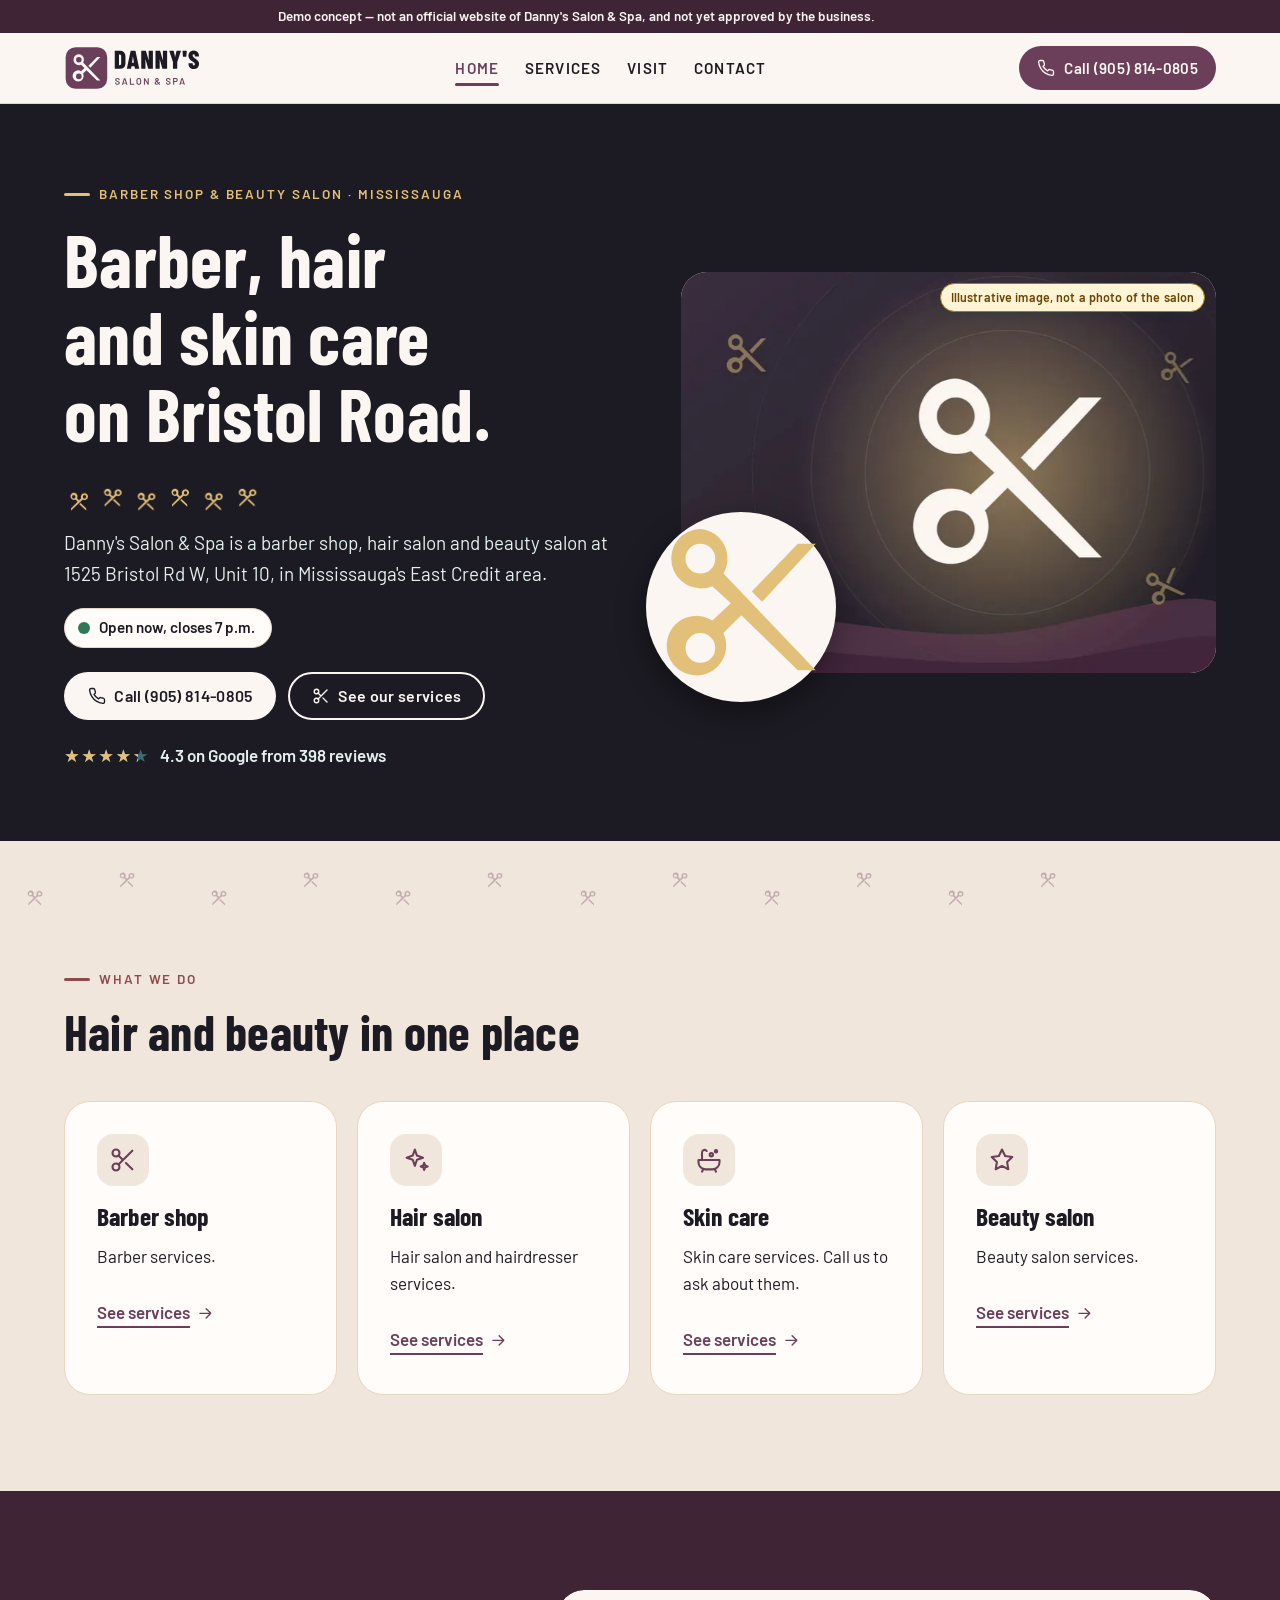
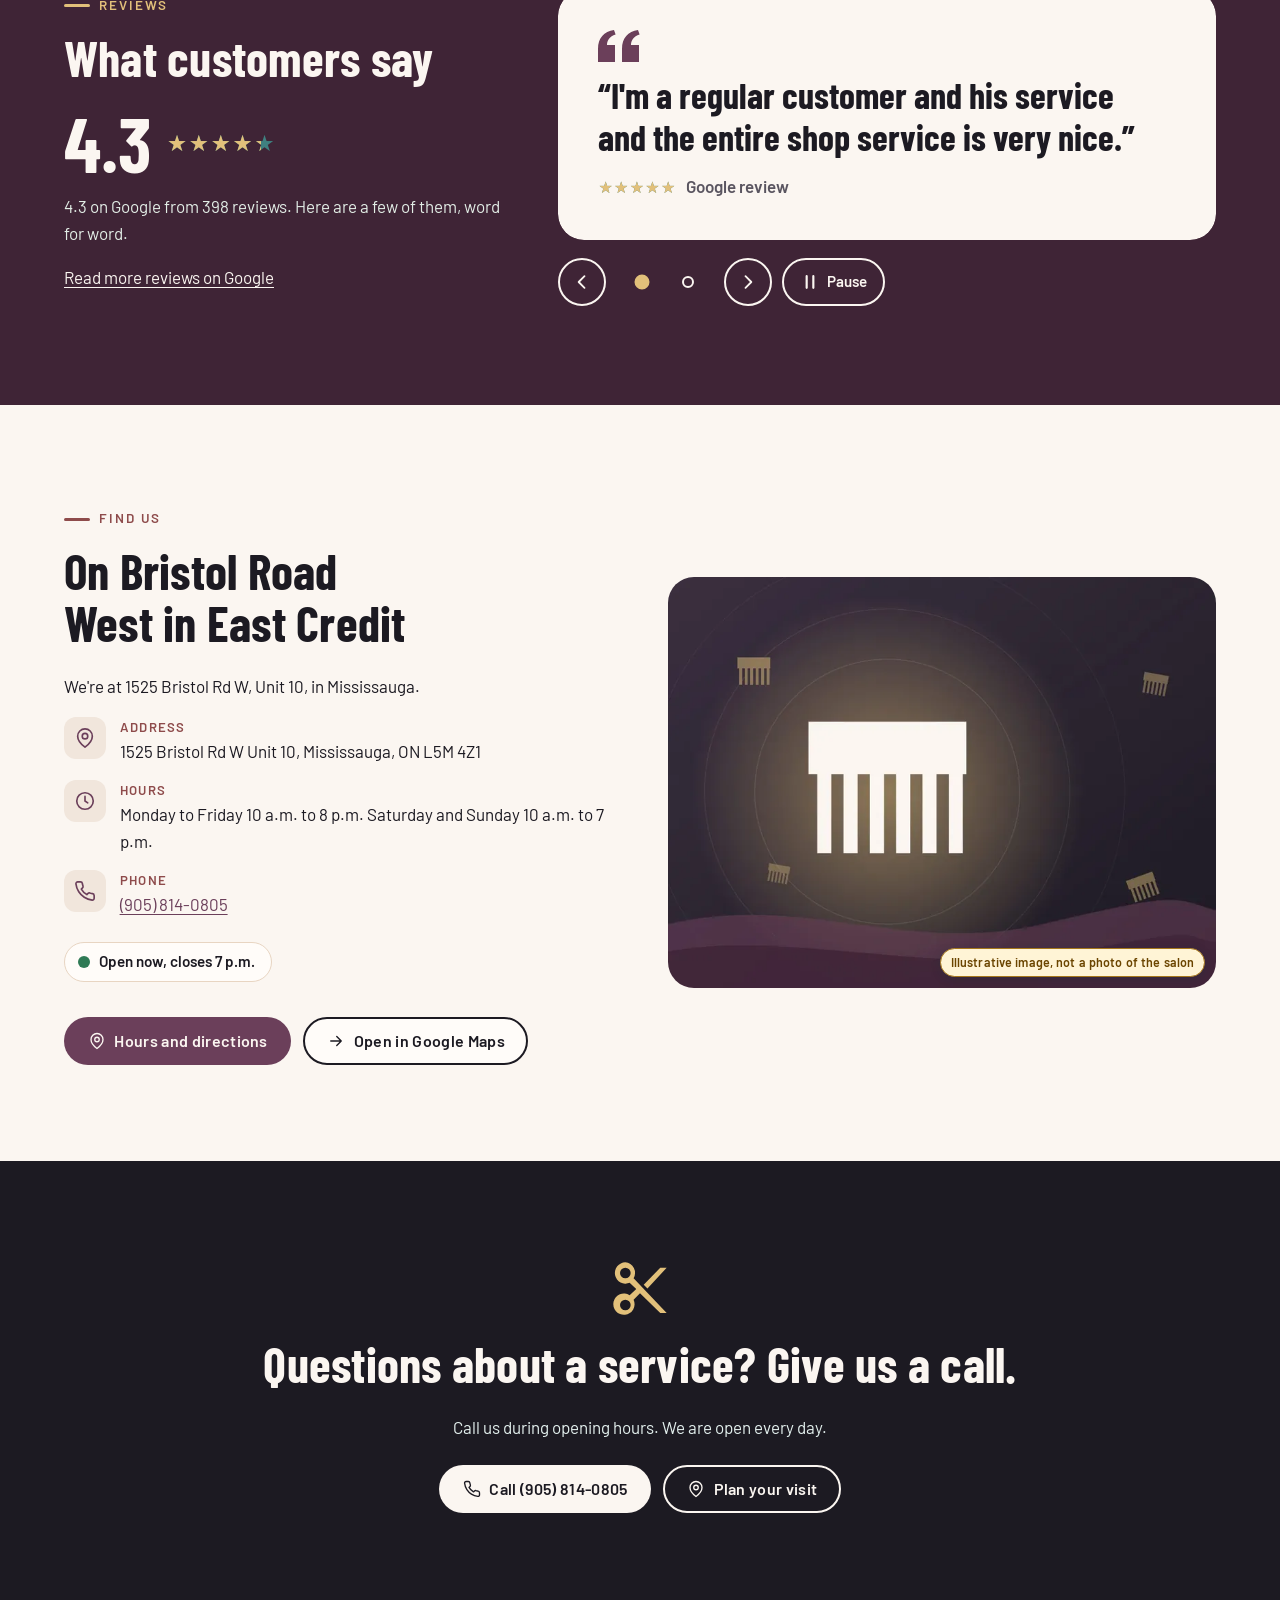
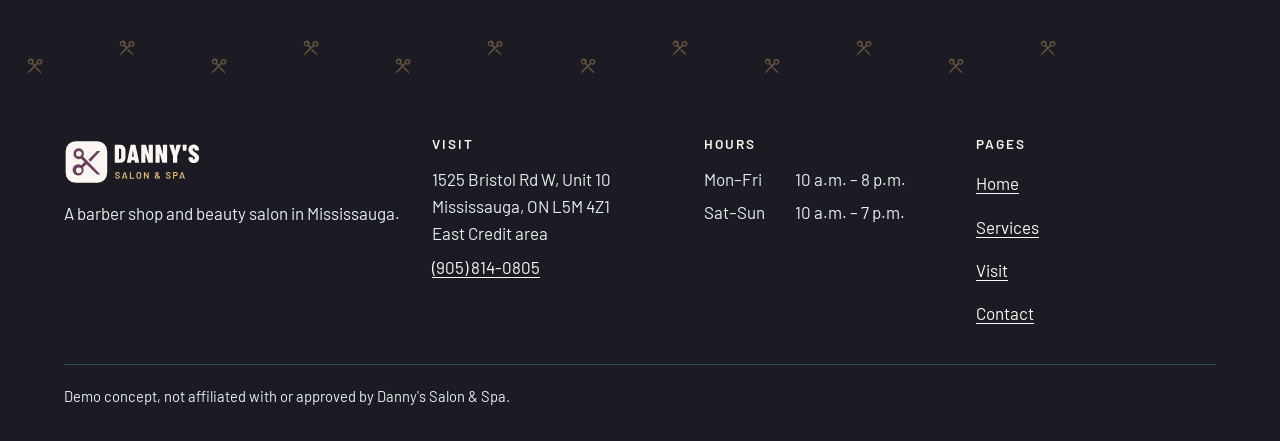
==== index.html @ 70dfb12c "Publish the salon site and GitHub Pages workflow. Place the static dist at the repository root, incl" ====
<!DOCTYPE html>
<html lang="en-CA">
<head>
  <meta charset="utf-8">
  <meta name="viewport" content="width=device-width, initial-scale=1, viewport-fit=cover">
  <script>document.documentElement.classList.add("js")</script>
  <title>Danny&#39;s Salon &amp; Spa | Barber &amp; Beauty Salon in Mississauga (demo concept)</title>
  <meta name="description" content="Demo concept website for Danny&#39;s Salon &amp; Spa, a barber shop and beauty salon in Mississauga — not the official site. Barber, hair, beauty and skin care.">
  <meta property="og:type" content="website">
  <meta property="og:site_name" content="Danny&#39;s Salon &amp; Spa (demo concept)">
  <meta property="og:locale" content="en_CA">
  <meta property="og:title" content="Danny&#39;s Salon &amp; Spa | Barber &amp; Beauty Salon in Mississauga (demo concept)">
  <meta property="og:description" content="Demo concept website for Danny&#39;s Salon &amp; Spa, a barber shop and beauty salon in Mississauga — not the official site. Barber, hair, beauty and skin care.">
  <meta property="og:url" content="https://mikelagumbay22.github.io/dannys-salon-spa-demo/">
  <meta property="og:image" content="https://mikelagumbay22.github.io/dannys-salon-spa-demo/img/og-image.jpg">
  <meta property="og:image:type" content="image/jpeg">
  <meta property="og:image:width" content="1200">
  <meta property="og:image:height" content="630">
  <meta property="og:image:alt" content="Demo concept, not the official site. Illustration of a pair of barber scissors on a plum background (illustrative image, not a photo of the salon)">
  <meta name="twitter:card" content="summary_large_image">
  <meta name="twitter:title" content="Danny&#39;s Salon &amp; Spa | Barber &amp; Beauty Salon in Mississauga (demo concept)">
  <meta name="twitter:description" content="Demo concept website for Danny&#39;s Salon &amp; Spa, a barber shop and beauty salon in Mississauga — not the official site. Barber, hair, beauty and skin care.">
  <meta name="twitter:image" content="https://mikelagumbay22.github.io/dannys-salon-spa-demo/img/og-image.jpg">
  <meta name="twitter:image:alt" content="Demo concept, not the official site. Illustration of a pair of barber scissors on a plum background (illustrative image, not a photo of the salon)">
  <meta name="robots" content="noindex, nofollow">
  <meta name="theme-color" content="#1C1A22">
  <link rel="preload" href="fonts/barlowcondensed-700-latin.woff2" as="font" type="font/woff2" crossorigin>
  <link rel="preload" href="fonts/barlow-400-latin.woff2" as="font" type="font/woff2" crossorigin>
  <link rel="preload" href="fonts/barlow-600-latin.woff2" as="font" type="font/woff2" crossorigin>
  <link rel="stylesheet" href="css/site.css?v=5b94bb76">
  <link rel="icon" href="img/favicon.ico" sizes="any">
  <link rel="icon" type="image/png" sizes="512x512" href="img/favicon-512.png">
  <link rel="apple-touch-icon" href="img/apple-touch-icon.png">
  <script type="application/ld+json">{"@context": "https://schema.org", "@type": "HairSalon", "name": "Danny's Salon & Spa", "telephone": "+1-905-814-0805", "address": {"@type": "PostalAddress", "streetAddress": "1525 Bristol Rd W, Unit 10", "addressLocality": "Mississauga", "addressRegion": "ON", "postalCode": "L5M 4Z1", "addressCountry": "CA"}, "openingHoursSpecification": [{"@type": "OpeningHoursSpecification", "dayOfWeek": ["Monday", "Tuesday", "Wednesday", "Thursday", "Friday"], "opens": "10:00", "closes": "20:00"}, {"@type": "OpeningHoursSpecification", "dayOfWeek": ["Saturday", "Sunday"], "opens": "10:00", "closes": "19:00"}], "image": "https://mikelagumbay22.github.io/dannys-salon-spa-demo/img/logo.png"}</script>
</head>
<body class="page-home" data-hours='[{"day": "Monday", "display": "10 a.m. – 8 p.m.", "closed": false, "opens": "10:00", "closes": "20:00"}, {"day": "Tuesday", "display": "10 a.m. – 8 p.m.", "closed": false, "opens": "10:00", "closes": "20:00"}, {"day": "Wednesday", "display": "10 a.m. – 8 p.m.", "closed": false, "opens": "10:00", "closes": "20:00"}, {"day": "Thursday", "display": "10 a.m. – 8 p.m.", "closed": false, "opens": "10:00", "closes": "20:00"}, {"day": "Friday", "display": "10 a.m. – 8 p.m.", "closed": false, "opens": "10:00", "closes": "20:00"}, {"day": "Saturday", "display": "10 a.m. – 7 p.m.", "closed": false, "opens": "10:00", "closes": "19:00"}, {"day": "Sunday", "display": "10 a.m. – 7 p.m.", "closed": false, "opens": "10:00", "closes": "19:00"}]'>
<aside class="demo-banner" aria-label="Demo notice">
  <p class="container">Demo concept — not an official website of Danny&#39;s Salon &amp; Spa, and not yet approved by the business.</p>
</aside>
<a class="skip-link" href="#main">Skip to content</a>
<header class="site-header">
  <div class="container header-inner">
    <a class="brand" href="index.html" aria-current="page">
      <img src="img/logo.svg" alt="Danny&#39;s Salon &amp; Spa, home" width="166" height="60">
    </a>
    <nav class="site-nav desktop-nav" aria-label="Main">
      <ul>
        <li><a href="index.html" aria-current="page">Home</a></li>
        <li><a href="services.html">Services</a></li>
        <li><a href="visit.html">Visit</a></li>
        <li><a href="contact.html">Contact</a></li>
      </ul>
    </nav>
    <div class="header-actions">
      <a class="btn btn--primary btn--sm header-cta" href="tel:+19058140805"><svg viewBox="0 0 24 24" fill="none" stroke="currentColor" stroke-width="1.8" stroke-linecap="round" stroke-linejoin="round" aria-hidden="true" focusable="false"><path d="M22 16.9v3a2 2 0 0 1-2.2 2 19.8 19.8 0 0 1-8.6-3.1 19.5 19.5 0 0 1-6-6A19.8 19.8 0 0 1 2.1 4.2 2 2 0 0 1 4.1 2h3a2 2 0 0 1 2 1.7c.1 1 .4 1.9.7 2.8a2 2 0 0 1-.5 2.1L8 9.9a16 16 0 0 0 6 6l1.3-1.3a2 2 0 0 1 2.1-.4c.9.3 1.8.6 2.8.7a2 2 0 0 1 1.7 2z"/></svg>Call (905) 814-0805</a>
      <button type="button" class="menu-toggle" id="menu-toggle" aria-controls="mobile-nav" aria-expanded="false">
        <span class="burger" aria-hidden="true"><span></span><span></span><span></span></span>
        <span class="menu-toggle__label">Menu</span>
      </button>
    </div>
  </div>
  <div class="mobile-nav" id="mobile-nav" hidden>
    <nav aria-label="Mobile">
      <ul>
        <li style="--i:0"><a href="index.html" aria-current="page">Home</a></li>
        <li style="--i:1"><a href="services.html">Services</a></li>
        <li style="--i:2"><a href="visit.html">Visit</a></li>
        <li style="--i:3"><a href="contact.html">Contact</a></li>
        <li style="--i:4"><a class="mobile-nav__cta" href="tel:+19058140805"><svg viewBox="0 0 24 24" fill="none" stroke="currentColor" stroke-width="1.8" stroke-linecap="round" stroke-linejoin="round" aria-hidden="true" focusable="false"><path d="M22 16.9v3a2 2 0 0 1-2.2 2 19.8 19.8 0 0 1-8.6-3.1 19.5 19.5 0 0 1-6-6A19.8 19.8 0 0 1 2.1 4.2 2 2 0 0 1 4.1 2h3a2 2 0 0 1 2 1.7c.1 1 .4 1.9.7 2.8a2 2 0 0 1-.5 2.1L8 9.9a16 16 0 0 0 6 6l1.3-1.3a2 2 0 0 1 2.1-.4c.9.3 1.8.6 2.8.7a2 2 0 0 1 1.7 2z"/></svg>Call (905) 814-0805</a></li>
      </ul>
    </nav>
  </div>
</header>
<main id="main">

<section class="hero on-dark" aria-labelledby="hero-title">
  <div class="container hero__grid">
    <div class="hero__copy">
      <p class="eyebrow">Barber shop &amp; beauty salon · Mississauga</p>
      <h1 id="hero-title" class="split-h"><span class="sw"><span style="--i:0">Barber,</span></span> <span class="sw"><span style="--i:1">hair</span></span> <span class="sw"><span style="--i:2">and</span></span> <span class="sw"><span style="--i:3">skin</span></span> <span class="sw"><span style="--i:4">care</span></span> <span class="sw"><span style="--i:5">on</span></span> <span class="sw"><span style="--i:6">Bristol</span></span> <span class="sw"><span style="--i:7">Road.</span></span> </h1>
      <svg class="headline-paws" viewBox="0 0 210 26" aria-hidden="true" focusable="false"><g transform="translate(4 4) rotate(90 11 11) scale(.9)"><g class="hp" style="--i:0" fill="currentColor"><path d="M6.5 2a4 4 0 1 0 1.6 7.7L10.6 12l-2.5 2.3A4 4 0 1 0 9.6 16L12 13.6l7.6 7.4H22L9.6 8A4 4 0 0 0 6.5 2zm0 2a2 2 0 1 1 0 4 2 2 0 0 1 0-4zm0 12a2 2 0 1 1 0 4 2 2 0 0 1 0-4zM13.4 10.4 19.6 4H22l-7.2 7.8z"/></g></g><g transform="translate(38 0) rotate(90 11 11) scale(.9)"><g class="hp" style="--i:1" fill="currentColor"><path d="M6.5 2a4 4 0 1 0 1.6 7.7L10.6 12l-2.5 2.3A4 4 0 1 0 9.6 16L12 13.6l7.6 7.4H22L9.6 8A4 4 0 0 0 6.5 2zm0 2a2 2 0 1 1 0 4 2 2 0 0 1 0-4zm0 12a2 2 0 1 1 0 4 2 2 0 0 1 0-4zM13.4 10.4 19.6 4H22l-7.2 7.8z"/></g></g><g transform="translate(72 4) rotate(90 11 11) scale(.9)"><g class="hp" style="--i:2" fill="currentColor"><path d="M6.5 2a4 4 0 1 0 1.6 7.7L10.6 12l-2.5 2.3A4 4 0 1 0 9.6 16L12 13.6l7.6 7.4H22L9.6 8A4 4 0 0 0 6.5 2zm0 2a2 2 0 1 1 0 4 2 2 0 0 1 0-4zm0 12a2 2 0 1 1 0 4 2 2 0 0 1 0-4zM13.4 10.4 19.6 4H22l-7.2 7.8z"/></g></g><g transform="translate(106 0) rotate(90 11 11) scale(.9)"><g class="hp" style="--i:3" fill="currentColor"><path d="M6.5 2a4 4 0 1 0 1.6 7.7L10.6 12l-2.5 2.3A4 4 0 1 0 9.6 16L12 13.6l7.6 7.4H22L9.6 8A4 4 0 0 0 6.5 2zm0 2a2 2 0 1 1 0 4 2 2 0 0 1 0-4zm0 12a2 2 0 1 1 0 4 2 2 0 0 1 0-4zM13.4 10.4 19.6 4H22l-7.2 7.8z"/></g></g><g transform="translate(140 4) rotate(90 11 11) scale(.9)"><g class="hp" style="--i:4" fill="currentColor"><path d="M6.5 2a4 4 0 1 0 1.6 7.7L10.6 12l-2.5 2.3A4 4 0 1 0 9.6 16L12 13.6l7.6 7.4H22L9.6 8A4 4 0 0 0 6.5 2zm0 2a2 2 0 1 1 0 4 2 2 0 0 1 0-4zm0 12a2 2 0 1 1 0 4 2 2 0 0 1 0-4zM13.4 10.4 19.6 4H22l-7.2 7.8z"/></g></g><g transform="translate(174 0) rotate(90 11 11) scale(.9)"><g class="hp" style="--i:5" fill="currentColor"><path d="M6.5 2a4 4 0 1 0 1.6 7.7L10.6 12l-2.5 2.3A4 4 0 1 0 9.6 16L12 13.6l7.6 7.4H22L9.6 8A4 4 0 0 0 6.5 2zm0 2a2 2 0 1 1 0 4 2 2 0 0 1 0-4zm0 12a2 2 0 1 1 0 4 2 2 0 0 1 0-4zM13.4 10.4 19.6 4H22l-7.2 7.8z"/></g></g>
</svg>
      <p class="lead">Danny&#39;s Salon &amp; Spa is a barber shop, hair salon and beauty salon at 1525 Bristol Rd W, Unit 10, in Mississauga&#39;s East Credit area.</p>
      <p class="status hero__status" data-status data-state="neutral"><span class="status__dot" aria-hidden="true"></span><span class="status__text">Open every day from 10 a.m.</span></p>
      <div class="btn-row">
        <a class="btn btn--light" href="tel:+19058140805"><svg viewBox="0 0 24 24" fill="none" stroke="currentColor" stroke-width="1.8" stroke-linecap="round" stroke-linejoin="round" aria-hidden="true" focusable="false"><path d="M22 16.9v3a2 2 0 0 1-2.2 2 19.8 19.8 0 0 1-8.6-3.1 19.5 19.5 0 0 1-6-6A19.8 19.8 0 0 1 2.1 4.2 2 2 0 0 1 4.1 2h3a2 2 0 0 1 2 1.7c.1 1 .4 1.9.7 2.8a2 2 0 0 1-.5 2.1L8 9.9a16 16 0 0 0 6 6l1.3-1.3a2 2 0 0 1 2.1-.4c.9.3 1.8.6 2.8.7a2 2 0 0 1 1.7 2z"/></svg>Call (905) 814-0805</a>
        <a class="btn btn--outline-light" href="services.html"><svg viewBox="0 0 24 24" fill="none" stroke="currentColor" stroke-width="1.8" stroke-linecap="round" stroke-linejoin="round" aria-hidden="true" focusable="false"><circle cx="6" cy="6" r="3"/><circle cx="6" cy="18" r="3"/><path d="M20 4 8.1 15.9M14.5 14.5 20 20M8.1 8.1 12 12"/></svg>See our services</a>
      </div>
      <p class="rating-line"><span class="stars" role="img" aria-label="4.3 out of 5 stars" style="--fill: 86.0%"><span class="stars__base" aria-hidden="true">★★★★★</span><span class="stars__fill" aria-hidden="true">★★★★★</span></span><span>4.3 on Google from 398 reviews</span></p>
    </div>
    <div class="hero__art">
      <div class="media media--hero" data-parallax><span class="ph-badge image-badge">Illustrative image, not a photo of the salon</span>
  <img src="img/hero-800.webp" srcset="img/hero-480.webp 480w, img/hero-800.webp 800w, img/hero-1200.webp 1200w" sizes="(min-width: 900px) 560px, 92vw" width="1200" height="900" alt="Illustration of a pair of barber scissors on a plum background" fetchpriority="high" decoding="async">
</div>
      <div class="pup-badge"><div class="pup motif" aria-hidden="true"><svg class="motif__icon" viewBox="0 0 24 24" fill="currentColor" focusable="false"><path d="M6.5 2a4 4 0 1 0 1.6 7.7L10.6 12l-2.5 2.3A4 4 0 1 0 9.6 16L12 13.6l7.6 7.4H22L9.6 8A4 4 0 0 0 6.5 2zm0 2a2 2 0 1 1 0 4 2 2 0 0 1 0-4zm0 12a2 2 0 1 1 0 4 2 2 0 0 1 0-4zM13.4 10.4 19.6 4H22l-7.2 7.8z"/></svg><span class="pup__bubble" style="left:10%;top:20%;width:12%;--i:0"></span><span class="pup__bubble" style="left:78%;top:14%;width:9%;--i:1"></span><span class="pup__bubble" style="left:84%;top:60%;width:11%;--i:2"></span></div></div>
    </div>
  </div>
</section>
<div class="trail trail--alt" aria-hidden="true" data-trail>
  <div class="trail__prints">
    <svg class="trail__print" style="left:2.0%;--i:0" viewBox="0 0 24 24" fill="currentColor" focusable="false"><path d="M6.5 2a4 4 0 1 0 1.6 7.7L10.6 12l-2.5 2.3A4 4 0 1 0 9.6 16L12 13.6l7.6 7.4H22L9.6 8A4 4 0 0 0 6.5 2zm0 2a2 2 0 1 1 0 4 2 2 0 0 1 0-4zm0 12a2 2 0 1 1 0 4 2 2 0 0 1 0-4zM13.4 10.4 19.6 4H22l-7.2 7.8z"/></svg>
    <svg class="trail__print is-up" style="left:9.2%;--i:1" viewBox="0 0 24 24" fill="currentColor" focusable="false"><path d="M6.5 2a4 4 0 1 0 1.6 7.7L10.6 12l-2.5 2.3A4 4 0 1 0 9.6 16L12 13.6l7.6 7.4H22L9.6 8A4 4 0 0 0 6.5 2zm0 2a2 2 0 1 1 0 4 2 2 0 0 1 0-4zm0 12a2 2 0 1 1 0 4 2 2 0 0 1 0-4zM13.4 10.4 19.6 4H22l-7.2 7.8z"/></svg>
    <svg class="trail__print" style="left:16.4%;--i:2" viewBox="0 0 24 24" fill="currentColor" focusable="false"><path d="M6.5 2a4 4 0 1 0 1.6 7.7L10.6 12l-2.5 2.3A4 4 0 1 0 9.6 16L12 13.6l7.6 7.4H22L9.6 8A4 4 0 0 0 6.5 2zm0 2a2 2 0 1 1 0 4 2 2 0 0 1 0-4zm0 12a2 2 0 1 1 0 4 2 2 0 0 1 0-4zM13.4 10.4 19.6 4H22l-7.2 7.8z"/></svg>
    <svg class="trail__print is-up" style="left:23.6%;--i:3" viewBox="0 0 24 24" fill="currentColor" focusable="false"><path d="M6.5 2a4 4 0 1 0 1.6 7.7L10.6 12l-2.5 2.3A4 4 0 1 0 9.6 16L12 13.6l7.6 7.4H22L9.6 8A4 4 0 0 0 6.5 2zm0 2a2 2 0 1 1 0 4 2 2 0 0 1 0-4zm0 12a2 2 0 1 1 0 4 2 2 0 0 1 0-4zM13.4 10.4 19.6 4H22l-7.2 7.8z"/></svg>
    <svg class="trail__print" style="left:30.8%;--i:4" viewBox="0 0 24 24" fill="currentColor" focusable="false"><path d="M6.5 2a4 4 0 1 0 1.6 7.7L10.6 12l-2.5 2.3A4 4 0 1 0 9.6 16L12 13.6l7.6 7.4H22L9.6 8A4 4 0 0 0 6.5 2zm0 2a2 2 0 1 1 0 4 2 2 0 0 1 0-4zm0 12a2 2 0 1 1 0 4 2 2 0 0 1 0-4zM13.4 10.4 19.6 4H22l-7.2 7.8z"/></svg>
    <svg class="trail__print is-up" style="left:38.0%;--i:5" viewBox="0 0 24 24" fill="currentColor" focusable="false"><path d="M6.5 2a4 4 0 1 0 1.6 7.7L10.6 12l-2.5 2.3A4 4 0 1 0 9.6 16L12 13.6l7.6 7.4H22L9.6 8A4 4 0 0 0 6.5 2zm0 2a2 2 0 1 1 0 4 2 2 0 0 1 0-4zm0 12a2 2 0 1 1 0 4 2 2 0 0 1 0-4zM13.4 10.4 19.6 4H22l-7.2 7.8z"/></svg>
    <svg class="trail__print" style="left:45.2%;--i:6" viewBox="0 0 24 24" fill="currentColor" focusable="false"><path d="M6.5 2a4 4 0 1 0 1.6 7.7L10.6 12l-2.5 2.3A4 4 0 1 0 9.6 16L12 13.6l7.6 7.4H22L9.6 8A4 4 0 0 0 6.5 2zm0 2a2 2 0 1 1 0 4 2 2 0 0 1 0-4zm0 12a2 2 0 1 1 0 4 2 2 0 0 1 0-4zM13.4 10.4 19.6 4H22l-7.2 7.8z"/></svg>
    <svg class="trail__print is-up" style="left:52.4%;--i:7" viewBox="0 0 24 24" fill="currentColor" focusable="false"><path d="M6.5 2a4 4 0 1 0 1.6 7.7L10.6 12l-2.5 2.3A4 4 0 1 0 9.6 16L12 13.6l7.6 7.4H22L9.6 8A4 4 0 0 0 6.5 2zm0 2a2 2 0 1 1 0 4 2 2 0 0 1 0-4zm0 12a2 2 0 1 1 0 4 2 2 0 0 1 0-4zM13.4 10.4 19.6 4H22l-7.2 7.8z"/></svg>
    <svg class="trail__print" style="left:59.6%;--i:8" viewBox="0 0 24 24" fill="currentColor" focusable="false"><path d="M6.5 2a4 4 0 1 0 1.6 7.7L10.6 12l-2.5 2.3A4 4 0 1 0 9.6 16L12 13.6l7.6 7.4H22L9.6 8A4 4 0 0 0 6.5 2zm0 2a2 2 0 1 1 0 4 2 2 0 0 1 0-4zm0 12a2 2 0 1 1 0 4 2 2 0 0 1 0-4zM13.4 10.4 19.6 4H22l-7.2 7.8z"/></svg>
    <svg class="trail__print is-up" style="left:66.8%;--i:9" viewBox="0 0 24 24" fill="currentColor" focusable="false"><path d="M6.5 2a4 4 0 1 0 1.6 7.7L10.6 12l-2.5 2.3A4 4 0 1 0 9.6 16L12 13.6l7.6 7.4H22L9.6 8A4 4 0 0 0 6.5 2zm0 2a2 2 0 1 1 0 4 2 2 0 0 1 0-4zm0 12a2 2 0 1 1 0 4 2 2 0 0 1 0-4zM13.4 10.4 19.6 4H22l-7.2 7.8z"/></svg>
    <svg class="trail__print" style="left:74.0%;--i:10" viewBox="0 0 24 24" fill="currentColor" focusable="false"><path d="M6.5 2a4 4 0 1 0 1.6 7.7L10.6 12l-2.5 2.3A4 4 0 1 0 9.6 16L12 13.6l7.6 7.4H22L9.6 8A4 4 0 0 0 6.5 2zm0 2a2 2 0 1 1 0 4 2 2 0 0 1 0-4zm0 12a2 2 0 1 1 0 4 2 2 0 0 1 0-4zM13.4 10.4 19.6 4H22l-7.2 7.8z"/></svg>
    <svg class="trail__print is-up" style="left:81.2%;--i:11" viewBox="0 0 24 24" fill="currentColor" focusable="false"><path d="M6.5 2a4 4 0 1 0 1.6 7.7L10.6 12l-2.5 2.3A4 4 0 1 0 9.6 16L12 13.6l7.6 7.4H22L9.6 8A4 4 0 0 0 6.5 2zm0 2a2 2 0 1 1 0 4 2 2 0 0 1 0-4zm0 12a2 2 0 1 1 0 4 2 2 0 0 1 0-4zM13.4 10.4 19.6 4H22l-7.2 7.8z"/></svg>
  </div>
  <div class="container" style="position:relative;height:100%;container-type:inline-size">
  </div>
</div>

<section class="section section--alt" aria-labelledby="cards-title" style="padding-top:clamp(1.5rem,4vw,2.5rem)">
  <div class="container">
    <div class="section-head reveal">
      <p class="eyebrow">What we do</p>
      <h2 id="cards-title">Hair and beauty in one place</h2>
    </div>
    <ul class="card-grid card-grid--4">
      <li class="card tilt reveal" style="--d: 0.0s" data-tilt>
        <span class="icon-chip"><svg viewBox="0 0 24 24" fill="none" stroke="currentColor" stroke-width="1.8" stroke-linecap="round" stroke-linejoin="round" aria-hidden="true" focusable="false"><circle cx="6" cy="6" r="3"/><circle cx="6" cy="18" r="3"/><path d="M20 4 8.1 15.9M14.5 14.5 20 20M8.1 8.1 12 12"/></svg></span>
        <h3>Barber shop</h3>
        <p>Barber services.</p>
        <a class="text-link" href="services.html#barber"><span>See services</span><svg viewBox="0 0 24 24" fill="none" stroke="currentColor" stroke-width="1.8" stroke-linecap="round" stroke-linejoin="round" aria-hidden="true" focusable="false"><path d="M5 12h14M13 6l6 6-6 6"/></svg></a>
      </li>
      <li class="card tilt reveal" style="--d: 0.1s" data-tilt>
        <span class="icon-chip"><svg viewBox="0 0 24 24" fill="none" stroke="currentColor" stroke-width="1.8" stroke-linecap="round" stroke-linejoin="round" aria-hidden="true" focusable="false"><path d="M11 3l1.8 5.2L18 10l-5.2 1.8L11 17l-1.8-5.2L4 10l5.2-1.8z"/><path d="M19 14.5l.8 2.2 2.2.8-2.2.8L19 20.5l-.8-2.2-2.2-.8 2.2-.8z"/></svg></span>
        <h3>Hair salon</h3>
        <p>Hair salon and hairdresser services.</p>
        <a class="text-link" href="services.html#hair"><span>See services</span><svg viewBox="0 0 24 24" fill="none" stroke="currentColor" stroke-width="1.8" stroke-linecap="round" stroke-linejoin="round" aria-hidden="true" focusable="false"><path d="M5 12h14M13 6l6 6-6 6"/></svg></a>
      </li>
      <li class="card tilt reveal" style="--d: 0.2s" data-tilt>
        <span class="icon-chip"><svg viewBox="0 0 24 24" fill="none" stroke="currentColor" stroke-width="1.8" stroke-linecap="round" stroke-linejoin="round" aria-hidden="true" focusable="false"><path d="M3 12h18v2a6 6 0 0 1-6 6H9a6 6 0 0 1-6-6z"/><path d="M6 12V5.5a2.2 2.2 0 0 1 4-1.2"/><path d="M7 20l-1 2M17 20l1 2"/><circle cx="14" cy="7.5" r="1.4"/><circle cx="18" cy="4.5" r="1"/></svg></span>
        <h3>Skin care</h3>
        <p>Skin care services. Call us to ask about them.</p>
        <a class="text-link" href="services.html#skin"><span>See services</span><svg viewBox="0 0 24 24" fill="none" stroke="currentColor" stroke-width="1.8" stroke-linecap="round" stroke-linejoin="round" aria-hidden="true" focusable="false"><path d="M5 12h14M13 6l6 6-6 6"/></svg></a>
      </li>
      <li class="card tilt reveal" style="--d: 0.30000000000000004s" data-tilt>
        <span class="icon-chip"><svg viewBox="0 0 24 24" fill="none" stroke="currentColor" stroke-width="1.8" stroke-linecap="round" stroke-linejoin="round" aria-hidden="true" focusable="false"><path d="m12 3 2.7 5.6 6.1.9-4.4 4.3 1 6.1L12 17l-5.4 2.9 1-6.1-4.4-4.3 6.1-.9z"/></svg></span>
        <h3>Beauty salon</h3>
        <p>Beauty salon services.</p>
        <a class="text-link" href="services.html#beauty"><span>See services</span><svg viewBox="0 0 24 24" fill="none" stroke="currentColor" stroke-width="1.8" stroke-linecap="round" stroke-linejoin="round" aria-hidden="true" focusable="false"><path d="M5 12h14M13 6l6 6-6 6"/></svg></a>
      </li>
    </ul>
  </div>
</section>
<section class="section reviews on-dark" id="reviews" aria-labelledby="reviews-title">
  <div class="container reviews__grid">
    <div class="reveal reveal-l">
      <p class="eyebrow">Reviews</p>
      <h2 id="reviews-title">What customers say</h2>
      <div class="score"><span class="score__num">4.3</span><span class="stars" role="img" aria-label="4.3 out of 5 stars on Google" style="--fill: 86.0%"><span class="stars__base" aria-hidden="true">★★★★★</span><span class="stars__fill" aria-hidden="true">★★★★★</span></span></div>
      <p class="muted-light">4.3 on Google from 398 reviews. Here are a few of them, word for word.</p>
      <p><a href="https://www.google.com/maps/search/?api=1&amp;query=Danny%27s%20Salon%20%26%20Spa%2C%201525%20Bristol%20Rd%20W%20Unit%2010%2C%20Mississauga%2C%20ON%20L5M%204Z1" target="_blank" rel="noopener">Read more reviews on Google<span class="visually-hidden"> (opens in a new tab)</span></a></p>
    </div>
    <div class="carousel reveal reveal-r" data-carousel role="region" aria-roledescription="carousel" aria-label="Customer reviews">
      <div class="carousel__viewport" id="review-slides" aria-live="off">
        <div class="slide is-active" role="group" aria-roledescription="slide" aria-label="1 of 2" data-slide><figure>
          <svg class="quote-mark" viewBox="0 0 42 32" aria-hidden="true" focusable="false"><path fill="currentColor" d="M0 32V19C0 8 6 1.5 16 0l1.6 4.4C11.5 6.2 9 10.3 9 15h8v17zm24 0V19C24 8 30 1.5 40 0l1.6 4.4C35.5 6.2 33 10.3 33 15h8v17z"/></svg>
          <blockquote><p>“I&#39;m a regular customer and his service and the entire shop service is very nice.”</p></blockquote>
          <figcaption><span class="stars" role="img" aria-label="5 out of 5 stars" style="--fill: 100.0%"><span class="stars__base" aria-hidden="true">★★★★★</span><span class="stars__fill" aria-hidden="true">★★★★★</span></span><span>Google review</span></figcaption>
        </figure></div>
        <div class="slide" role="group" aria-roledescription="slide" aria-label="2 of 2" data-slide><figure>
          <svg class="quote-mark" viewBox="0 0 42 32" aria-hidden="true" focusable="false"><path fill="currentColor" d="M0 32V19C0 8 6 1.5 16 0l1.6 4.4C11.5 6.2 9 10.3 9 15h8v17zm24 0V19C24 8 30 1.5 40 0l1.6 4.4C35.5 6.2 33 10.3 33 15h8v17z"/></svg>
          <blockquote><p>“Amazing place and great staff, I highly recommend this place.”</p></blockquote>
          <figcaption><span class="stars" role="img" aria-label="5 out of 5 stars" style="--fill: 100.0%"><span class="stars__base" aria-hidden="true">★★★★★</span><span class="stars__fill" aria-hidden="true">★★★★★</span></span><span>Google review</span></figcaption>
        </figure></div>
      </div>
      <div class="carousel__controls">
        <button type="button" class="cbtn" data-prev aria-controls="review-slides"><svg viewBox="0 0 24 24" fill="none" stroke="currentColor" stroke-width="2.2" stroke-linecap="round" stroke-linejoin="round" aria-hidden="true" focusable="false"><path d="M15 5l-7 7 7 7"/></svg><span class="visually-hidden">Previous review</span></button>
        <div class="dots">
          <button type="button" class="dot" data-dot="0" aria-controls="review-slides" aria-current="true"><span></span><span class="visually-hidden">Show review 1</span></button>
          <button type="button" class="dot" data-dot="1" aria-controls="review-slides"><span></span><span class="visually-hidden">Show review 2</span></button>
        </div>
        <button type="button" class="cbtn" data-next aria-controls="review-slides"><svg viewBox="0 0 24 24" fill="none" stroke="currentColor" stroke-width="2.2" stroke-linecap="round" stroke-linejoin="round" aria-hidden="true" focusable="false"><path d="M9 5l7 7-7 7"/></svg><span class="visually-hidden">Next review</span></button>
        <button type="button" class="cbtn cbtn--pause" data-pause aria-controls="review-slides"><svg viewBox="0 0 24 24" fill="none" stroke="currentColor" stroke-width="2.6" stroke-linecap="round" stroke-linejoin="round" aria-hidden="true" focusable="false"><path d="M8 5v14M16 5v14"/></svg><span data-pause-label>Pause</span></button>
      </div>
    </div>
  </div>
</section>

<section class="section" aria-labelledby="visit-title">
  <div class="container split">
    <div class="reveal reveal-l">
      <p class="eyebrow">Find us</p>
      <h2 id="visit-title">On Bristol Road West in East Credit</h2>
      <p>We&#39;re at 1525 Bristol Rd W, Unit 10, in Mississauga.</p>
      <ul class="info-list">
        <li><span class="ico"><svg viewBox="0 0 24 24" fill="none" stroke="currentColor" stroke-width="1.8" stroke-linecap="round" stroke-linejoin="round" aria-hidden="true" focusable="false"><path d="M20 10c0 6-8 12-8 12S4 16 4 10a8 8 0 0 1 16 0z"/><circle cx="12" cy="10" r="3"/></svg></span><div><span class="label">Address</span>1525 Bristol Rd W Unit 10, Mississauga, ON L5M 4Z1</div></li>
        <li><span class="ico"><svg viewBox="0 0 24 24" fill="none" stroke="currentColor" stroke-width="1.8" stroke-linecap="round" stroke-linejoin="round" aria-hidden="true" focusable="false"><circle cx="12" cy="12" r="9"/><path d="M12 7v5l3 2"/></svg></span><div><span class="label">Hours</span>Monday to Friday 10 a.m. to 8 p.m. Saturday and Sunday 10 a.m. to 7 p.m.</div></li>
        <li><span class="ico"><svg viewBox="0 0 24 24" fill="none" stroke="currentColor" stroke-width="1.8" stroke-linecap="round" stroke-linejoin="round" aria-hidden="true" focusable="false"><path d="M22 16.9v3a2 2 0 0 1-2.2 2 19.8 19.8 0 0 1-8.6-3.1 19.5 19.5 0 0 1-6-6A19.8 19.8 0 0 1 2.1 4.2 2 2 0 0 1 4.1 2h3a2 2 0 0 1 2 1.7c.1 1 .4 1.9.7 2.8a2 2 0 0 1-.5 2.1L8 9.9a16 16 0 0 0 6 6l1.3-1.3a2 2 0 0 1 2.1-.4c.9.3 1.8.6 2.8.7a2 2 0 0 1 1.7 2z"/></svg></span><div><span class="label">Phone</span><a href="tel:+19058140805">(905) 814-0805</a></div></li>
      </ul>
      <p class="status " data-status data-state="neutral"><span class="status__dot" aria-hidden="true"></span><span class="status__text">Open every day from 10 a.m.</span></p>
      <div class="btn-row" style="margin-top:1.25rem">
        <a class="btn btn--primary" href="visit.html"><svg viewBox="0 0 24 24" fill="none" stroke="currentColor" stroke-width="1.8" stroke-linecap="round" stroke-linejoin="round" aria-hidden="true" focusable="false"><path d="M20 10c0 6-8 12-8 12S4 16 4 10a8 8 0 0 1 16 0z"/><circle cx="12" cy="10" r="3"/></svg>Hours and directions</a>
        <a class="btn btn--ghost" href="https://www.google.com/maps/dir/?api=1&amp;destination=Danny%27s%20Salon%20%26%20Spa%2C%201525%20Bristol%20Rd%20W%20Unit%2010%2C%20Mississauga%2C%20ON%20L5M%204Z1" target="_blank" rel="noopener"><svg viewBox="0 0 24 24" fill="none" stroke="currentColor" stroke-width="1.8" stroke-linecap="round" stroke-linejoin="round" aria-hidden="true" focusable="false"><path d="M5 12h14M13 6l6 6-6 6"/></svg>Open in Google Maps<span class="visually-hidden"> (opens in a new tab)</span></a>
      </div>
    </div>
    <div class="reveal reveal-r"><div class="media "><span class="ph-badge image-badge">Illustrative image, not a photo of the salon</span>
  <img src="img/barber-800.webp" srcset="img/barber-480.webp 480w, img/barber-800.webp 800w, img/barber-1200.webp 1200w" sizes="(min-width: 900px) 540px, 92vw" width="1200" height="900" alt="Illustration of a barber comb on a plum background" loading="lazy" decoding="async">
</div></div>
  </div>
</section>

<section class="section cta-band on-dark" aria-labelledby="home-cta-title">
  <div class="container reveal">
    <div class="mini-paw" aria-hidden="true">
  <svg class="mini-paw__icon" viewBox="0 0 24 24" fill="currentColor" focusable="false"><path d="M6.5 2a4 4 0 1 0 1.6 7.7L10.6 12l-2.5 2.3A4 4 0 1 0 9.6 16L12 13.6l7.6 7.4H22L9.6 8A4 4 0 0 0 6.5 2zm0 2a2 2 0 1 1 0 4 2 2 0 0 1 0-4zm0 12a2 2 0 1 1 0 4 2 2 0 0 1 0-4zM13.4 10.4 19.6 4H22l-7.2 7.8z"/></svg>
  <span class="pup__bubble" style="left:4%;top:30%;width:18%;--i:0"></span>
  <span class="pup__bubble" style="left:72%;top:10%;width:14%;--i:1"></span>
  <span class="pup__bubble" style="left:80%;top:46%;width:11%;--i:2"></span>
</div>
    <h2 id="home-cta-title">Questions about a service? Give us a call.</h2>
    <p>Call us during opening hours. We are open every day.</p>
    <div class="btn-row">
      <a class="btn btn--light" href="tel:+19058140805"><svg viewBox="0 0 24 24" fill="none" stroke="currentColor" stroke-width="1.8" stroke-linecap="round" stroke-linejoin="round" aria-hidden="true" focusable="false"><path d="M22 16.9v3a2 2 0 0 1-2.2 2 19.8 19.8 0 0 1-8.6-3.1 19.5 19.5 0 0 1-6-6A19.8 19.8 0 0 1 2.1 4.2 2 2 0 0 1 4.1 2h3a2 2 0 0 1 2 1.7c.1 1 .4 1.9.7 2.8a2 2 0 0 1-.5 2.1L8 9.9a16 16 0 0 0 6 6l1.3-1.3a2 2 0 0 1 2.1-.4c.9.3 1.8.6 2.8.7a2 2 0 0 1 1.7 2z"/></svg>Call (905) 814-0805</a>
      <a class="btn btn--outline-light" href="visit.html"><svg viewBox="0 0 24 24" fill="none" stroke="currentColor" stroke-width="1.8" stroke-linecap="round" stroke-linejoin="round" aria-hidden="true" focusable="false"><path d="M20 10c0 6-8 12-8 12S4 16 4 10a8 8 0 0 1 16 0z"/><circle cx="12" cy="10" r="3"/></svg>Plan your visit</a>
    </div>
  </div>
</section>

</main>
<div class="trail trail--dark" aria-hidden="true" data-trail>
  <div class="trail__prints">
    <svg class="trail__print" style="left:2.0%;--i:0" viewBox="0 0 24 24" fill="currentColor" focusable="false"><path d="M6.5 2a4 4 0 1 0 1.6 7.7L10.6 12l-2.5 2.3A4 4 0 1 0 9.6 16L12 13.6l7.6 7.4H22L9.6 8A4 4 0 0 0 6.5 2zm0 2a2 2 0 1 1 0 4 2 2 0 0 1 0-4zm0 12a2 2 0 1 1 0 4 2 2 0 0 1 0-4zM13.4 10.4 19.6 4H22l-7.2 7.8z"/></svg>
    <svg class="trail__print is-up" style="left:9.2%;--i:1" viewBox="0 0 24 24" fill="currentColor" focusable="false"><path d="M6.5 2a4 4 0 1 0 1.6 7.7L10.6 12l-2.5 2.3A4 4 0 1 0 9.6 16L12 13.6l7.6 7.4H22L9.6 8A4 4 0 0 0 6.5 2zm0 2a2 2 0 1 1 0 4 2 2 0 0 1 0-4zm0 12a2 2 0 1 1 0 4 2 2 0 0 1 0-4zM13.4 10.4 19.6 4H22l-7.2 7.8z"/></svg>
    <svg class="trail__print" style="left:16.4%;--i:2" viewBox="0 0 24 24" fill="currentColor" focusable="false"><path d="M6.5 2a4 4 0 1 0 1.6 7.7L10.6 12l-2.5 2.3A4 4 0 1 0 9.6 16L12 13.6l7.6 7.4H22L9.6 8A4 4 0 0 0 6.5 2zm0 2a2 2 0 1 1 0 4 2 2 0 0 1 0-4zm0 12a2 2 0 1 1 0 4 2 2 0 0 1 0-4zM13.4 10.4 19.6 4H22l-7.2 7.8z"/></svg>
    <svg class="trail__print is-up" style="left:23.6%;--i:3" viewBox="0 0 24 24" fill="currentColor" focusable="false"><path d="M6.5 2a4 4 0 1 0 1.6 7.7L10.6 12l-2.5 2.3A4 4 0 1 0 9.6 16L12 13.6l7.6 7.4H22L9.6 8A4 4 0 0 0 6.5 2zm0 2a2 2 0 1 1 0 4 2 2 0 0 1 0-4zm0 12a2 2 0 1 1 0 4 2 2 0 0 1 0-4zM13.4 10.4 19.6 4H22l-7.2 7.8z"/></svg>
    <svg class="trail__print" style="left:30.8%;--i:4" viewBox="0 0 24 24" fill="currentColor" focusable="false"><path d="M6.5 2a4 4 0 1 0 1.6 7.7L10.6 12l-2.5 2.3A4 4 0 1 0 9.6 16L12 13.6l7.6 7.4H22L9.6 8A4 4 0 0 0 6.5 2zm0 2a2 2 0 1 1 0 4 2 2 0 0 1 0-4zm0 12a2 2 0 1 1 0 4 2 2 0 0 1 0-4zM13.4 10.4 19.6 4H22l-7.2 7.8z"/></svg>
    <svg class="trail__print is-up" style="left:38.0%;--i:5" viewBox="0 0 24 24" fill="currentColor" focusable="false"><path d="M6.5 2a4 4 0 1 0 1.6 7.7L10.6 12l-2.5 2.3A4 4 0 1 0 9.6 16L12 13.6l7.6 7.4H22L9.6 8A4 4 0 0 0 6.5 2zm0 2a2 2 0 1 1 0 4 2 2 0 0 1 0-4zm0 12a2 2 0 1 1 0 4 2 2 0 0 1 0-4zM13.4 10.4 19.6 4H22l-7.2 7.8z"/></svg>
    <svg class="trail__print" style="left:45.2%;--i:6" viewBox="0 0 24 24" fill="currentColor" focusable="false"><path d="M6.5 2a4 4 0 1 0 1.6 7.7L10.6 12l-2.5 2.3A4 4 0 1 0 9.6 16L12 13.6l7.6 7.4H22L9.6 8A4 4 0 0 0 6.5 2zm0 2a2 2 0 1 1 0 4 2 2 0 0 1 0-4zm0 12a2 2 0 1 1 0 4 2 2 0 0 1 0-4zM13.4 10.4 19.6 4H22l-7.2 7.8z"/></svg>
    <svg class="trail__print is-up" style="left:52.4%;--i:7" viewBox="0 0 24 24" fill="currentColor" focusable="false"><path d="M6.5 2a4 4 0 1 0 1.6 7.7L10.6 12l-2.5 2.3A4 4 0 1 0 9.6 16L12 13.6l7.6 7.4H22L9.6 8A4 4 0 0 0 6.5 2zm0 2a2 2 0 1 1 0 4 2 2 0 0 1 0-4zm0 12a2 2 0 1 1 0 4 2 2 0 0 1 0-4zM13.4 10.4 19.6 4H22l-7.2 7.8z"/></svg>
    <svg class="trail__print" style="left:59.6%;--i:8" viewBox="0 0 24 24" fill="currentColor" focusable="false"><path d="M6.5 2a4 4 0 1 0 1.6 7.7L10.6 12l-2.5 2.3A4 4 0 1 0 9.6 16L12 13.6l7.6 7.4H22L9.6 8A4 4 0 0 0 6.5 2zm0 2a2 2 0 1 1 0 4 2 2 0 0 1 0-4zm0 12a2 2 0 1 1 0 4 2 2 0 0 1 0-4zM13.4 10.4 19.6 4H22l-7.2 7.8z"/></svg>
    <svg class="trail__print is-up" style="left:66.8%;--i:9" viewBox="0 0 24 24" fill="currentColor" focusable="false"><path d="M6.5 2a4 4 0 1 0 1.6 7.7L10.6 12l-2.5 2.3A4 4 0 1 0 9.6 16L12 13.6l7.6 7.4H22L9.6 8A4 4 0 0 0 6.5 2zm0 2a2 2 0 1 1 0 4 2 2 0 0 1 0-4zm0 12a2 2 0 1 1 0 4 2 2 0 0 1 0-4zM13.4 10.4 19.6 4H22l-7.2 7.8z"/></svg>
    <svg class="trail__print" style="left:74.0%;--i:10" viewBox="0 0 24 24" fill="currentColor" focusable="false"><path d="M6.5 2a4 4 0 1 0 1.6 7.7L10.6 12l-2.5 2.3A4 4 0 1 0 9.6 16L12 13.6l7.6 7.4H22L9.6 8A4 4 0 0 0 6.5 2zm0 2a2 2 0 1 1 0 4 2 2 0 0 1 0-4zm0 12a2 2 0 1 1 0 4 2 2 0 0 1 0-4zM13.4 10.4 19.6 4H22l-7.2 7.8z"/></svg>
    <svg class="trail__print is-up" style="left:81.2%;--i:11" viewBox="0 0 24 24" fill="currentColor" focusable="false"><path d="M6.5 2a4 4 0 1 0 1.6 7.7L10.6 12l-2.5 2.3A4 4 0 1 0 9.6 16L12 13.6l7.6 7.4H22L9.6 8A4 4 0 0 0 6.5 2zm0 2a2 2 0 1 1 0 4 2 2 0 0 1 0-4zm0 12a2 2 0 1 1 0 4 2 2 0 0 1 0-4zM13.4 10.4 19.6 4H22l-7.2 7.8z"/></svg>
  </div>
  <div class="container" style="position:relative;height:100%;container-type:inline-size">
  </div>
</div>
<footer class="site-footer on-dark">
  <div class="container">
    <div class="footer-grid">
      <div class="footer-brand">
        <a class="brand" href="index.html"><img src="img/logo-reversed.svg" alt="Danny&#39;s Salon &amp; Spa, home" width="166" height="60" loading="lazy" decoding="async"></a>
        <p>A barber shop and beauty salon in Mississauga.</p><p></p>
      </div>
      <div>
        <h2>Visit</h2>
        <ul>
          <li>1525 Bristol Rd W, Unit 10<br>Mississauga, ON L5M 4Z1<br>East Credit area</li>
          <li><a href="tel:+19058140805">(905) 814-0805</a></li>
        </ul>
      </div>
      <div>
        <h2>Hours</h2>
        <ul>
          <li><span class="footer-day">Mon–Fri</span> 10 a.m. – 8 p.m.</li>
          <li><span class="footer-day">Sat–Sun</span> 10 a.m. – 7 p.m.</li>
        </ul>
      </div>
      <div>
        <h2>Pages</h2>
        <ul class="footer-nav">
          <li><a href="index.html" aria-current="page">Home</a></li>
          <li><a href="services.html">Services</a></li>
          <li><a href="visit.html">Visit</a></li>
          <li><a href="contact.html">Contact</a></li>
        </ul>
      </div>
    </div>
    <div class="footer-bottom">
      <p class="footer-legal">Demo concept, not affiliated with or approved by Danny&#39;s Salon &amp; Spa.</p>
    </div>
  </div>
</footer>
<nav class="mobile-callbar" aria-label="Quick actions">
  <a class="btn btn--primary" href="tel:+19058140805" aria-label="Call (905) 814-0805"><svg viewBox="0 0 24 24" fill="none" stroke="currentColor" stroke-width="1.8" stroke-linecap="round" stroke-linejoin="round" aria-hidden="true" focusable="false"><path d="M22 16.9v3a2 2 0 0 1-2.2 2 19.8 19.8 0 0 1-8.6-3.1 19.5 19.5 0 0 1-6-6A19.8 19.8 0 0 1 2.1 4.2 2 2 0 0 1 4.1 2h3a2 2 0 0 1 2 1.7c.1 1 .4 1.9.7 2.8a2 2 0 0 1-.5 2.1L8 9.9a16 16 0 0 0 6 6l1.3-1.3a2 2 0 0 1 2.1-.4c.9.3 1.8.6 2.8.7a2 2 0 0 1 1.7 2z"/></svg>Call</a>
  <a class="btn btn--ghost" href="https://www.google.com/maps/dir/?api=1&amp;destination=Danny%27s%20Salon%20%26%20Spa%2C%201525%20Bristol%20Rd%20W%20Unit%2010%2C%20Mississauga%2C%20ON%20L5M%204Z1" target="_blank" rel="noopener"><svg viewBox="0 0 24 24" fill="none" stroke="currentColor" stroke-width="1.8" stroke-linecap="round" stroke-linejoin="round" aria-hidden="true" focusable="false"><path d="M20 10c0 6-8 12-8 12S4 16 4 10a8 8 0 0 1 16 0z"/><circle cx="12" cy="10" r="3"/></svg>Directions<span class="visually-hidden"> (opens Google Maps in a new tab)</span></a>
  <a class="btn btn--ghost" href="services.html"><svg viewBox="0 0 24 24" fill="none" stroke="currentColor" stroke-width="1.8" stroke-linecap="round" stroke-linejoin="round" aria-hidden="true" focusable="false"><circle cx="6" cy="6" r="3"/><circle cx="6" cy="18" r="3"/><path d="M20 4 8.1 15.9M14.5 14.5 20 20M8.1 8.1 12 12"/></svg>Services</a>
</nav>
<script src="js/site.js?v=5b94bb76" defer></script>
</body>
</html>
---- css/site.css ----
@font-face { font-family: "Barlow"; font-style: normal; font-weight: 400; font-display: swap; src: url("../fonts/barlow-400-latin.woff2") format("woff2"); }
@font-face { font-family: "Barlow"; font-style: normal; font-weight: 600; font-display: swap; src: url("../fonts/barlow-600-latin.woff2") format("woff2"); }
@font-face { font-family: "Barlow Condensed"; font-style: normal; font-weight: 700; font-display: swap; src: url("../fonts/barlowcondensed-700-latin.woff2") format("woff2"); }

@font-face { font-family: "Barlow Fallback"; font-weight: 100 549; src: local("Arial"), local("ArialMT"), local("Liberation Sans"), local("Arimo"); size-adjust: 96.2%; ascent-override: 104%; descent-override: 20.8%; line-gap-override: 0%; }
@font-face { font-family: "Barlow Fallback"; font-weight: 550 900; src: local("Arial Bold"), local("Arial-BoldMT"), local("Liberation Sans Bold"), local("LiberationSans-Bold"), local("Arimo Bold"); size-adjust: 91.6%; ascent-override: 109.2%; descent-override: 21.8%; line-gap-override: 0%; }
@font-face { font-family: "Barlow Fallback Roboto"; font-weight: 100 549; src: local("Roboto"), local("Roboto-Regular"); size-adjust: 97%; ascent-override: 103.1%; descent-override: 20.6%; line-gap-override: 0%; }
@font-face { font-family: "Barlow Fallback Roboto"; font-weight: 550 900; src: local("Roboto Bold"), local("Roboto-Bold"); size-adjust: 97.5%; ascent-override: 102.6%; descent-override: 20.5%; line-gap-override: 0%; }
@font-face { font-family: "Barlow Condensed Fallback"; font-weight: 100 900; src: local("Arial Bold"), local("Arial-BoldMT"), local("Liberation Sans Bold"), local("LiberationSans-Bold"), local("Arimo Bold"); size-adjust: 69.5%; ascent-override: 143.9%; descent-override: 28.8%; line-gap-override: 0%; }
@font-face { font-family: "Barlow Condensed Fallback Roboto"; font-weight: 100 900; src: local("Roboto Bold"), local("Roboto-Bold"); size-adjust: 75.4%; ascent-override: 132.6%; descent-override: 26.5%; line-gap-override: 0%; }

:root {
  --pk-ink:      #1C1A22;
  --pk-deep:     #3A2F3F;
  --pk-teal:     #6B3F5A;
  --pk-teal-dk:  #3F2436;
  --pk-cream:    #FBF6F1;
  --pk-sand:     #F1E6DC;
  --pk-foam:     #FFFCF9;
  --pk-gold:     #E2C07A;
  --pk-coral:    #C98A8A;
  --pk-coral-text: #8E4B4B;
  --pk-muted:    #5A5560;
  --pk-line:     #E8D5C2;
  --pk-mint:     #BFE3DF;
  --pk-open:     #2F7A55;
  --pk-closed:   #A33A2A;

  --color-bg: var(--pk-cream);
  --color-text: var(--pk-ink);
  --color-heading: var(--pk-ink);
  --color-text-muted: var(--pk-muted);
  --color-surface: var(--pk-foam);
  --color-surface-alt: var(--pk-sand);
  --color-line: var(--pk-line);
  --color-primary: var(--pk-teal);
  --color-primary-dark: var(--pk-teal-dk);
  --color-on-primary: var(--pk-cream);
  --color-link: var(--pk-teal);
  --color-link-hover: var(--pk-ink);
  --color-accent-text: var(--pk-coral-text);
  --color-focus: var(--pk-teal);
  --color-focus-on-dark: var(--pk-gold);
  --color-dark: var(--pk-ink);
  --color-banner-bg: var(--pk-teal-dk);
  --color-banner-ink: var(--pk-cream);

  --font-display: "Barlow Condensed", "Barlow Condensed Fallback", "Barlow Condensed Fallback Roboto", "Arial Narrow", sans-serif;
  --font-body: "Barlow", "Barlow Fallback", "Barlow Fallback Roboto", system-ui, -apple-system, "Segoe UI", Roboto, sans-serif;

  --container: 72rem;
  --radius-sm: 8px;
  --radius-md: 14px;
  --radius-lg: 26px;
  --radius-btn: 999px;
  --ease-out: cubic-bezier(.22, 1, .36, 1);
  --ease-spring: cubic-bezier(.34, 1.56, .64, 1);
}

*, *::before, *::after { box-sizing: border-box; }
html { -webkit-text-size-adjust: 100%; scroll-padding-top: 88px; }

@media (max-width: 899.98px) { html { scroll-padding-bottom: calc(84px + env(safe-area-inset-bottom, 0px)); } }
@media (prefers-reduced-motion: no-preference) { html { scroll-behavior: smooth; } }
body {
  margin: 0; font-family: var(--font-body); font-size: 1.0625rem; line-height: 1.6;
  color: var(--color-text); background: var(--color-bg); -webkit-font-smoothing: antialiased; overflow-x: clip;
}
img, svg { display: block; }
img { max-width: 100%; height: auto; }
a { color: var(--color-link); text-underline-offset: .2em; }
a:hover { color: var(--color-link-hover); }
:focus-visible { outline: 3px solid var(--color-focus); outline-offset: 3px; border-radius: 4px; }
.on-dark :focus-visible, .site-footer :focus-visible, .demo-banner :focus-visible { outline-color: var(--color-focus-on-dark); }
h1, h2, h3 { font-family: var(--font-display); font-weight: 700; line-height: 1.05; margin: 0 0 .5em; color: var(--color-heading); text-wrap: balance; letter-spacing: .005em; }
h1 { font-size: clamp(2.7rem, 8vw, 4.6rem); }
h2 { font-size: clamp(2.1rem, 5vw, 3.1rem); }
h3 { font-size: 1.6rem; line-height: 1.1; }
p { margin: 0 0 1em; }
.lead { font-size: 1.18rem; }
.muted { color: var(--color-text-muted); }
.container { width: min(100% - 2.5rem, var(--container)); margin-inline: auto; }
.section { padding-block: clamp(3.25rem, 8vw, 6rem); }
.section--alt { background: var(--color-surface-alt); }
.section--tight { padding-top: clamp(1.5rem, 4vw, 2.5rem); }
.section-head { max-width: 44rem; margin-bottom: clamp(1.75rem, 4vw, 2.75rem); }
.section-head--center { margin-inline: auto; text-align: center; }
.eyebrow { display: inline-flex; align-items: center; gap: .6rem; margin-bottom: .9rem; font-size: .84rem; font-weight: 600; letter-spacing: .14em; text-transform: uppercase; color: var(--color-accent-text); }
.eyebrow::before { content: ""; width: 1.6rem; height: 3px; border-radius: 2px; background: currentColor; }
.btn-row { display: flex; flex-wrap: wrap; gap: .75rem; }
.skip-link { position: absolute; left: -999px; top: .5rem; z-index: 100; background: var(--pk-ink); color: var(--pk-cream); padding: .6rem 1rem; border-radius: var(--radius-sm); font-weight: 600; }
.skip-link:focus { left: .5rem; color: var(--pk-cream); }
.visually-hidden { position: absolute !important; width: 1px; height: 1px; overflow: hidden; clip: rect(0 0 0 0); white-space: nowrap; }
a[href^="tel:"] { white-space: nowrap; }

.demo-banner { background: var(--color-banner-bg); color: var(--color-banner-ink); }
.demo-banner p { margin: 0; padding-block: .45rem; text-align: center; font-size: .84rem; line-height: 1.4; font-weight: 600; text-wrap: balance; }

.ph-badge { display: inline-block; font: 600 .72rem/1.25 var(--font-body); letter-spacing: .05em; text-transform: uppercase; color: #6b4500; background: #fff4d6; border: 1px dashed #a5761a; padding: .35rem .6rem; border-radius: 999px; }
.ph-inline { background: #fff4d6; color: #6b4500; border: 1px dashed #a5761a; border-radius: 6px; padding: .05em .4em; font: 600 .84em/1.5 var(--font-body); }
.media .image-badge { position: absolute; right: .7rem; bottom: .7rem; z-index: 3; margin: 0; max-width: calc(100% - 1.4rem); text-transform: none; letter-spacing: .01em; font-size: .78rem; border-style: solid; text-align: right; box-shadow: 0 2px 8px rgba(19, 52, 59, .25); }

.btn {
  display: inline-flex; align-items: center; justify-content: center; gap: .55rem; min-height: 48px; padding: .75rem 1.35rem;
  border-radius: var(--radius-btn); border: 2px solid transparent; font: 600 1rem/1.1 var(--font-body); letter-spacing: .02em;
  text-decoration: none; cursor: pointer; transition: transform .25s var(--ease-spring);
}
.btn svg { width: 18px; height: 18px; flex: none; transition: transform .3s var(--ease-spring); }
.btn:hover { transform: translateY(-2px); }
.btn:hover svg { transform: translateX(2px) rotate(-8deg); }
.btn:active { transform: translateY(0) scale(.97); }
.btn--primary { background: var(--color-primary); color: var(--color-on-primary); }
.btn--primary:hover { background: var(--color-primary-dark); color: var(--color-on-primary); }
.btn--ghost { background: var(--pk-foam); color: var(--pk-ink); border-color: var(--pk-ink); }
.btn--ghost:hover { background: var(--pk-ink); color: var(--pk-cream); }
.btn--light { background: var(--pk-cream); color: var(--pk-ink); }
.btn--light:hover { background: var(--pk-gold); color: var(--pk-ink); }
.btn--outline-light { background: transparent; color: var(--pk-cream); border-color: var(--pk-cream); }
.btn--outline-light:hover { background: var(--pk-cream); color: var(--pk-ink); }
.btn--sm { min-height: 44px; padding: .55rem 1rem; font-size: .95rem; }
.text-link { display: inline-flex; align-items: center; gap: .4rem; min-height: 44px; font-weight: 600; color: var(--color-link); text-decoration: none; }
.text-link svg { width: 1.1em; height: 1.1em; transition: transform .3s var(--ease-spring); }
.text-link span { background: linear-gradient(currentColor, currentColor) 0 100% / 100% 2px no-repeat; padding-bottom: 2px; }
.text-link:hover svg { transform: translateX(4px); }

.site-header { position: sticky; top: 0; z-index: 50; background: var(--pk-cream); border-bottom: 1px solid var(--color-line); view-transition-name: site-header; }
.header-inner { display: flex; align-items: center; justify-content: space-between; gap: 1rem; min-height: 70px; }
.brand { display: inline-flex; align-items: center; min-width: 0; border-radius: 6px; }
.brand img { height: 44px; width: auto; }
.header-actions { display: flex; align-items: center; gap: .5rem; flex: none; }
.header-cta { display: none; }
.site-nav ul { list-style: none; margin: 0; padding: 0; }
.desktop-nav { display: none; }
.desktop-nav ul { display: flex; gap: 1.6rem; }
.desktop-nav a { position: relative; display: inline-block; padding-block: .6rem; color: var(--pk-ink); font-weight: 600; text-decoration: none; letter-spacing: .08em; text-transform: uppercase; font-size: .95rem; }

.desktop-nav a::after { content: ""; position: absolute; left: 0; right: 0; bottom: .25rem; height: 3px; border-radius: 2px; background: var(--pk-teal); transform: scaleX(0); transform-origin: left; transition: transform .3s var(--ease-out); }
.desktop-nav a:hover::after, .desktop-nav a:focus-visible::after, .desktop-nav a[aria-current="page"]::after { transform: scaleX(1); }
.desktop-nav a[aria-current="page"] { color: var(--pk-teal); }
.menu-toggle { cursor: pointer; display: inline-flex; align-items: center; gap: .5rem; min-height: 44px; padding: .5rem .95rem; border: 2px solid var(--pk-ink); border-radius: var(--radius-btn); font: 600 .95rem/1 var(--font-body); background: var(--pk-foam); color: var(--pk-ink); }
.burger { position: relative; width: 18px; height: 14px; }
.burger span { position: absolute; left: 0; width: 100%; height: 2px; border-radius: 2px; background: currentColor; transition: transform .3s var(--ease-out), opacity .2s; }
.burger span:nth-child(1) { top: 0; } .burger span:nth-child(2) { top: 6px; } .burger span:nth-child(3) { top: 12px; }
.menu-toggle[aria-expanded="true"] .burger span:nth-child(1) { transform: translateY(6px) rotate(45deg); }
.menu-toggle[aria-expanded="true"] .burger span:nth-child(2) { opacity: 0; transform: scaleX(.2); }
.menu-toggle[aria-expanded="true"] .burger span:nth-child(3) { transform: translateY(-6px) rotate(-45deg); }
.mobile-nav { border-top: 1px solid var(--color-line); background: var(--pk-cream); padding: .5rem 0 1rem; }
.mobile-nav ul { list-style: none; margin: 0; padding: 0 1.25rem; }
.mobile-nav a { display: flex; align-items: center; gap: .6rem; padding: .85rem 1rem; border-radius: var(--radius-sm); text-decoration: none; color: var(--pk-ink); font-weight: 600; font-size: 1.1rem; }
.mobile-nav a svg { width: 18px; height: 18px; }
.mobile-nav a:hover { background: var(--pk-sand); }
.mobile-nav a[aria-current="page"] { background: var(--pk-sand); box-shadow: inset 4px 0 0 var(--pk-teal); text-decoration: underline; text-decoration-thickness: 2px; text-underline-offset: .3em; }
.mobile-nav__cta { color: var(--pk-teal) !important; }
@media (min-width: 900px) {
  .desktop-nav { display: block; }
  .menu-toggle, .mobile-nav { display: none !important; }
  .header-cta { display: inline-flex; }
  .brand img { height: 50px; }
}

.status { display: inline-flex; align-items: center; gap: .6rem; min-height: 40px; padding: .4rem .95rem .4rem .8rem; border-radius: 999px; background: var(--pk-foam); color: var(--pk-ink); border: 1px solid var(--color-line); font-weight: 600; font-size: .95rem; line-height: 1.25; }
.status__dot { position: relative; flex: none; width: 12px; height: 12px; border-radius: 50%; background: var(--pk-muted); }
.status[data-state="open"] .status__dot, .status[data-state="closing"] .status__dot { background: var(--pk-open); }
.status[data-state="closed"] .status__dot { background: var(--pk-closed); }
.status__dot::after { content: ""; position: absolute; inset: 0; border-radius: 50%; background: var(--pk-open); opacity: 0; }
.status[data-state="open"] .status__dot::after, .status[data-state="closing"] .status__dot::after { animation: pulse 2.2s ease-out infinite; }
@keyframes pulse { 0% { transform: scale(1); opacity: .55; } 80%, 100% { transform: scale(2.6); opacity: 0; } }
.status__text { transition: opacity .3s; }
.status.is-updating .status__text { opacity: 0; }

.hero { position: relative; background: var(--pk-ink); color: var(--pk-cream); overflow: hidden; }
.hero h1 { color: var(--pk-cream); }
.hero .eyebrow { color: var(--pk-gold); }
.hero__grid { display: grid; gap: 2.25rem; padding-block: clamp(2.25rem, 6vw, 4.5rem); align-items: center; }
.hero__copy .lead { color: #E3F0EE; max-width: 34rem; }
.hero__status { margin: 0 0 1.5rem; }
.hero .btn-row { margin-bottom: 1.4rem; }
.rating-line { display: flex; flex-wrap: wrap; align-items: center; gap: .35rem .6rem; margin: 0; font-weight: 600; }
.hero .rating-line { color: #E3F0EE; }
.hero .stars__fill { color: var(--pk-gold); }
.hero .stars__base { color: #3f6a72; }
.headline-paws { display: block; width: min(13rem, 60%); height: auto; aspect-ratio: 210 / 26; margin: -.1em 0 1rem; color: var(--pk-gold); overflow: visible; }
.hero__art { position: relative; }
.media { position: relative; overflow: hidden; background: var(--pk-sand); }
.media img { width: 100%; height: 100%; object-fit: cover; object-position: var(--focus, 50% 50%); }
.media--hero { aspect-ratio: 4 / 3; border-radius: var(--radius-lg); }
.media--hero img { transform: translate3d(0, var(--parallax, 0px), 0) scale(1.1); will-change: transform; }
.media--hero .image-badge { top: .7rem; bottom: auto; }
.pup-badge { position: absolute; left: -.6rem; bottom: -1.4rem; z-index: 4; width: clamp(128px, 32vw, 190px); aspect-ratio: 1; border-radius: 50%; background: var(--pk-cream); box-shadow: 0 10px 30px rgba(0, 0, 0, .35); display: grid; place-items: center; }
@media (min-width: 900px) {
  .hero__grid { grid-template-columns: 1.05fr 1fr; gap: 3.5rem; }
  .pup-badge { left: -2.2rem; bottom: -1.8rem; }
}

.pup { position: relative; width: 94%; aspect-ratio: 1; margin-top: -4%; }
.pup > * { position: absolute; }
.pup > svg { inset: 0; width: 100%; height: 100%; overflow: visible; }
.pup__tail { transform-origin: 77.5% 58.3%; }
.pup__ear--l { transform-origin: 36.7% 28.3%; }
.pup__ear--r { transform-origin: 63.3% 28.3%; }
.pup__foam { transform-origin: 50% 55%; }
.pup__bubble { aspect-ratio: 1; border-radius: 50%; background: radial-gradient(circle at 32% 30%, #fff 0 18%, rgba(191, 227, 223, .55) 19% 60%, rgba(15, 110, 110, .25) 61%); box-shadow: inset 0 0 0 1.5px rgba(15, 110, 110, .45); opacity: .85; }
.mini-paw { position: relative; width: 64px; height: 64px; margin: 0 auto 1rem; color: var(--pk-gold); }
.mini-paw__icon { width: 100%; height: 100%; }
.mini-paw .pup__bubble { position: absolute; box-shadow: inset 0 0 0 1.5px rgba(255, 248, 239, .7); background: radial-gradient(circle at 32% 30%, #fff 0 18%, rgba(255, 248, 239, .25) 19%); }
.pup.is-offscreen *, .mini-paw.is-offscreen *, .status.is-offscreen * { animation-play-state: paused !important; }

.trail { --trail-bg: var(--pk-cream); position: relative; height: 80px; overflow: hidden; container-type: inline-size; color: var(--pk-teal); background: var(--trail-bg); }
.trail--alt { --trail-bg: var(--pk-sand); }
.trail--dark { --trail-bg: var(--pk-ink); color: var(--pk-gold); }
.trail__prints { position: absolute; inset: 0; }
.trail__print { position: absolute; bottom: 14px; width: 18px; height: 18px; opacity: .35; transform: rotate(90deg); }
.trail__print.is-up { bottom: 32px; }
.trail__dog { position: absolute; left: 0; bottom: 8px; width: 90px; height: 50px; transform: translateX(calc(100cqw - 92px)); }
.trail__dog .leg, .trail__dog .tail { transform-box: fill-box; }
.trail__dog .leg { transform-origin: 50% 0; }
.trail__dog .tail { transform-origin: 100% 100%; }
@media (max-width: 599.98px) { .trail__print:nth-child(n+9) { display: none; } }

.card-grid { list-style: none; margin: 0; padding: 0; display: grid; gap: 1.25rem; }
@media (min-width: 640px) { .card-grid--4, .card-grid--3 { grid-template-columns: repeat(2, 1fr); } }
@media (min-width: 760px) { .card-grid--2 { grid-template-columns: repeat(2, 1fr); } }
@media (min-width: 960px) { .card-grid--3 { grid-template-columns: repeat(3, 1fr); } }
@media (min-width: 1100px) { .card-grid--4 { grid-template-columns: repeat(4, 1fr); } }
.service-card h2 { font-size: 1.7rem; }
.card { position: relative; background: var(--pk-foam); border: 1px solid var(--color-line); border-radius: var(--radius-lg); padding: clamp(1.35rem, 4vw, 2rem); }
.card h2, .card h3 { display: flex; align-items: center; gap: .6rem; }
.card .text-link { margin-top: .25rem; }
.icon-chip { display: grid; place-items: center; flex: none; width: 52px; height: 52px; border-radius: 16px; background: var(--pk-sand); color: var(--pk-teal); margin-bottom: 1rem; }
.icon-chip svg { width: 28px; height: 28px; }
.card p:last-child { margin-bottom: 0; }

@media (hover: hover) and (pointer: fine) {
  .tilt { transform: perspective(900px) rotateX(var(--rx, 0deg)) rotateY(var(--ry, 0deg)) translateY(var(--ty, 0px)); transition: transform .35s var(--ease-out); }
  .tilt.is-tilting { transition-duration: .08s; }
  .tilt:hover, .tilt:focus-within { --ty: -4px; }
  .tilt:focus-within:not(:hover) { --rx: 2deg; }
}

.reviews { background: var(--pk-teal-dk); color: var(--pk-cream); }
.reviews h2 { color: var(--pk-cream); }
.reviews .eyebrow { color: var(--pk-gold); }
.reviews__grid { display: grid; gap: 2rem; align-items: center; }
@media (min-width: 900px) { .reviews__grid { grid-template-columns: .8fr 1.2fr; gap: 3.5rem; } }
.score { display: flex; align-items: center; gap: 1rem; margin-bottom: 1rem; }
.score__num { font-family: var(--font-display); font-size: 4.8rem; line-height: .9; font-weight: 700; color: var(--pk-cream); }
.score .stars { font-size: 1.4rem; }
.reviews .stars__fill { color: var(--pk-gold); }
.reviews .stars__base { color: #3f8080; }
.stars { position: relative; display: inline-block; font-size: 1.1rem; line-height: 1; letter-spacing: .08em; white-space: nowrap; }
.stars__base { color: #cfc0b0; }
.stars__fill { position: absolute; inset: 0 auto 0 0; width: var(--fill, 100%); overflow: hidden; color: var(--pk-coral-text); }
.reviews p.muted-light { color: #E2EDE6; }
.carousel { position: relative; }
.carousel__viewport { display: grid; overflow: hidden; border-radius: var(--radius-lg); }
.slide { grid-area: 1 / 1; margin: 0; background: var(--pk-cream); color: var(--pk-ink); border-radius: var(--radius-lg); padding: clamp(1.5rem, 5vw, 2.5rem); display: flex; flex-direction: column; justify-content: center; }
.slide figure { margin: 0; }
.slide blockquote { margin: 0 0 1rem; }
.slide blockquote p { font-family: var(--font-display); font-weight: 700; font-size: clamp(1.6rem, 4.2vw, 2.25rem); line-height: 1.15; margin: 0; text-wrap: balance; }
.slide figcaption { display: flex; align-items: center; gap: .6rem; font-weight: 600; color: var(--pk-muted); }
.slide .stars { font-size: 1rem; }
.quote-mark { width: 42px; height: 32px; color: var(--pk-teal); margin-bottom: .75rem; }
.js .carousel .slide { opacity: 0; visibility: hidden; transform: translateX(28px) scale(.98); transition: opacity .5s var(--ease-out), transform .6s var(--ease-out), visibility 0s linear .6s; }
.js .carousel .slide.is-before { transform: translateX(-28px) scale(.98); }
.js .carousel .slide.is-active { opacity: 1; visibility: visible; transform: none; transition-delay: 0s; }
html:not(.js) .carousel__viewport { gap: 1rem; }
html:not(.js) .slide { grid-area: auto; }
.carousel__controls { display: none; align-items: center; gap: .6rem; margin-top: 1.1rem; flex-wrap: wrap; }
.js .carousel__controls { display: flex; }
.cbtn { display: inline-grid; place-items: center; width: 48px; height: 48px; border-radius: 50%; border: 2px solid var(--pk-cream); background: transparent; color: var(--pk-cream); cursor: pointer; transition: transform .25s var(--ease-spring); }
.cbtn svg { width: 20px; height: 20px; }
.cbtn:hover { background: var(--pk-cream); color: var(--pk-teal-dk); transform: scale(1.06); }
.cbtn:active { transform: scale(.94); }
.cbtn--pause { width: auto; padding: 0 1rem; border-radius: 999px; gap: .45rem; grid-auto-flow: column; font: 600 .95rem/1 var(--font-body); }
.dots { display: flex; gap: .15rem; margin: 0 .25rem; }
.dot { width: 44px; height: 44px; display: grid; place-items: center; border: 0; background: transparent; cursor: pointer; padding: 0; }
.dot span { width: 12px; height: 12px; border-radius: 50%; border: 2px solid var(--pk-cream); transition: transform .3s var(--ease-spring); }
.dot[aria-current="true"] span { background: var(--pk-gold); border-color: var(--pk-gold); transform: scale(1.25); }
.carousel__status { margin: .5rem 0 0; font-size: .95rem; color: #E2EDE6; }
.reviews a { color: var(--pk-cream); }
.reviews a:hover { color: var(--pk-gold); }

.split { display: grid; gap: 2rem; align-items: center; }
@media (min-width: 900px) { .split { grid-template-columns: 1fr 1fr; gap: 3.5rem; } .split--flip > :first-child { order: 2; } }
.split .media { border-radius: var(--radius-lg); aspect-ratio: 4 / 3; }
.info-list { list-style: none; margin: 0 0 1.5rem; padding: 0; display: grid; gap: .9rem; }
.info-list li { display: flex; gap: .85rem; align-items: flex-start; }
.info-list .ico { display: grid; place-items: center; flex: none; width: 42px; height: 42px; border-radius: 12px; background: var(--pk-sand); color: var(--pk-teal); }
.info-list .ico svg { width: 22px; height: 22px; }
.info-list .label { display: block; font-size: .82rem; font-weight: 600; letter-spacing: .1em; text-transform: uppercase; color: var(--color-accent-text); }
.section--alt .info-list .ico { background: var(--pk-foam); }

.cta-band { background: var(--pk-ink); color: var(--pk-cream); text-align: center; }
.cta-band h2 { color: var(--pk-cream); }
.cta-band p { color: #E3F0EE; max-width: 38rem; margin-inline: auto; }
.cta-band .btn-row { justify-content: center; margin-top: 1.5rem; }

.page-hero { background: var(--pk-sand); padding-block: clamp(2.5rem, 7vw, 4.5rem) clamp(2rem, 5vw, 3rem); }
.page-hero .lead { max-width: 40rem; }
.page-hero .section-head { margin-bottom: 0; }

.sample-box { display: flex; gap: .9rem; align-items: flex-start; padding: 1rem 1.2rem; margin: 1.5rem 0 0; max-width: 40rem; background: #fff4d6; border: 2px dashed #a5761a; border-radius: var(--radius-md); color: #4a3000; }
.sample-box svg { width: 26px; height: 26px; flex: none; color: #6b4500; }
.sample-box p { margin: 0; }
.sample-box strong { display: block; font-size: 1.05rem; }
.menu-grid { list-style: none; margin: 0; padding: 0; display: grid; gap: 1.25rem; }
@media (min-width: 700px) { .menu-grid { grid-template-columns: repeat(2, 1fr); } }
.menu-card h2 { font-size: 1.9rem; margin-bottom: .9rem; }
.menu-card .icon-chip { margin: 0; width: 46px; height: 46px; }
.menu-items { list-style: none; margin: 0; padding: 0; }
.menu-items li { display: flex; flex-direction: column; padding: .7rem 0; border-top: 1px dashed var(--color-line); }
.menu-items li:first-child { border-top: 0; }
.menu-items .name { font-weight: 600; font-size: 1.12rem; }
.menu-items .note { font-size: .95rem; color: var(--pk-muted); }
.menu-items .ask { font-size: .9rem; font-weight: 600; color: var(--pk-coral-text); }
.feature-quote { margin: 1.25rem 0 0; padding: 1.1rem 1.25rem; border-left: 4px solid var(--pk-teal); background: var(--pk-foam); border-radius: 0 var(--radius-md) var(--radius-md) 0; }
.feature-quote p { font-family: var(--font-display); font-size: 1.5rem; line-height: 1.15; font-weight: 700; margin: 0 0 .4rem; }
.feature-quote figcaption { font-weight: 600; color: var(--pk-muted); font-size: .95rem; }

.visit-grid { display: grid; gap: 1.25rem; }
@media (min-width: 900px) { .visit-grid { grid-template-columns: 1fr 1fr; } .visit-grid .map-frame { grid-column: 1 / -1; } }
.hours-table { width: 100%; border-collapse: collapse; margin: .25rem 0 1rem; }
.hours-table th, .hours-table td { padding: .6rem .5rem; text-align: left; border-bottom: 1px solid var(--color-line); }
.hours-table td { text-align: right; }
.hours-table tr { position: relative; }
.hours-table tr.is-closed td { color: var(--pk-muted); }
.hours-table tr.is-today { background: var(--pk-sand); }
.hours-table tr.is-today th { box-shadow: inset 4px 0 0 var(--pk-teal); }
.today-tag { display: inline-block; margin-left: .5rem; padding: .1rem .5rem; border-radius: 999px; background: var(--pk-teal); color: var(--pk-cream); font-size: .75rem; font-weight: 600; letter-spacing: .06em; text-transform: uppercase; vertical-align: middle; }
.map-frame { position: relative; border-radius: var(--radius-lg); overflow: hidden; border: 1px solid var(--color-line); aspect-ratio: 4 / 3; background: var(--pk-sand); }
@media (min-width: 900px) { .map-frame { aspect-ratio: 21 / 9; } }
.map-frame iframe { position: absolute; inset: 0; width: 100%; height: 100%; border: 0; }
.steps { list-style: none; margin: 0; padding: 0; display: grid; gap: 1.25rem; counter-reset: step; }
@media (min-width: 900px) { .steps { grid-template-columns: repeat(3, 1fr); } }
.steps li { counter-increment: step; }
.steps h3::before { content: counter(step); display: inline-grid; place-items: center; width: 40px; height: 40px; flex: none; border-radius: 50%; background: var(--pk-teal); color: var(--pk-cream); font-size: 1.3rem; }
.addr { font-size: 1.1rem; }
.note { font-size: .95rem; color: var(--pk-muted); }

.phone-big { display: inline-flex; align-items: center; gap: .6rem; font-family: var(--font-display); font-size: clamp(2.2rem, 7vw, 3rem); font-weight: 700; text-decoration: none; color: var(--pk-teal); margin: .25rem 0 .5rem; min-height: 48px; }
.phone-big svg { width: .8em; height: .8em; }
.demo-form label { display: block; font-weight: 600; margin: 1rem 0 .35rem; }
.demo-form input, .demo-form textarea { width: 100%; font: inherit; padding: .7rem .85rem; border: 2px solid #6f7f82; border-radius: var(--radius-sm); background: var(--pk-foam); color: var(--pk-ink); }
.demo-form fieldset { border: 0; margin: 0; padding: 0; }
.demo-form fieldset[disabled] input, .demo-form fieldset[disabled] textarea { background: #f1ebe3; }
.demo-form .btn { margin-top: 1.25rem; }
.demo-form fieldset[disabled] .btn { cursor: not-allowed; }
.form-note { margin: 1rem 0 0; font-weight: 600; }

.nf { text-align: center; }
.nf .trail { max-width: 36rem; margin: 0 auto 1.5rem; }
.nf .btn-row { justify-content: center; }

.site-footer { background: var(--pk-ink); color: #E3F0EE; padding-block: 3rem 2rem; }
.site-footer h2 { color: var(--pk-cream); font-family: var(--font-body); font-size: .85rem; letter-spacing: .14em; text-transform: uppercase; margin-bottom: .9rem; }
.site-footer a { color: var(--pk-cream); }
.site-footer a:hover { color: var(--pk-gold); }
.site-footer ul { list-style: none; margin: 0; padding: 0; display: grid; gap: .4rem; }
.footer-grid { display: grid; gap: 2rem; }
@media (min-width: 760px) { .footer-grid { grid-template-columns: 1.4fr 1fr 1fr 1fr; } }
.footer-brand img { height: 50px; width: auto; margin-bottom: .8rem; }
.footer-nav a { display: inline-block; padding-block: .3rem; }
.footer-bottom { margin-top: 2rem; padding-top: 1.25rem; border-top: 1px solid #2a5058; font-size: .92rem; }
.footer-bottom p { margin: 0; }
.footer-day { display: inline-block; min-width: 5.5rem; }

.mobile-callbar { position: sticky; bottom: 0; z-index: 40; display: grid; grid-template-columns: repeat(3, 1fr); gap: .5rem; padding: .55rem .75rem calc(.55rem + env(safe-area-inset-bottom, 0px)); background: var(--pk-cream); border-top: 1px solid var(--color-line); box-shadow: 0 -6px 18px rgba(19, 52, 59, .1); }
.mobile-callbar .btn { padding-inline: .5rem; min-height: 48px; font-size: .95rem; }
@media (min-width: 900px) { .mobile-callbar { display: none; } }

@media (prefers-reduced-motion: no-preference) {

  @view-transition { navigation: auto; }
  ::view-transition-old(root) { animation: vt-out .22s ease-in both; }
  ::view-transition-new(root) { animation: vt-in .42s var(--ease-out) both; }
  @keyframes vt-out { to { opacity: 0; transform: translateY(-10px); } }
  @keyframes vt-in { from { opacity: 0; transform: translateY(14px); } }

  @supports not (view-transition-name: a) { main { animation: vt-in .45s var(--ease-out) both; } }

  .mobile-nav:not([hidden]) { animation: menu-in .3s var(--ease-out) both; }
  .mobile-nav:not([hidden]) li { animation: menu-in .4s var(--ease-out) both; animation-delay: calc(var(--i, 0) * 45ms + 60ms); }
  @keyframes menu-in { from { opacity: 0; transform: translateY(-10px); } }

  .js .reveal { opacity: 0; transform: translateY(26px); transition: opacity .7s var(--ease-out), transform .8s var(--ease-out); transition-delay: var(--d, 0s); }
  .js .reveal.is-in { opacity: 1; transform: none; }
  @media (min-width: 900px) { .js .reveal-l { transform: translateX(-30px); } .js .reveal-r { transform: translateX(30px); } }

  .hero__copy .eyebrow, .hero__copy .lead, .hero__status, .hero .btn-row, .hero .rating-line { animation: rise .7s var(--ease-out) both; }
  .hero__copy .lead { animation-delay: .08s; } .hero__status { animation-delay: .16s; } .hero .btn-row { animation-delay: .24s; } .hero .rating-line { animation-delay: .32s; }
  .headline-paws .hp { animation: paw-pop .5s var(--ease-spring) both; animation-delay: calc(.3s + var(--i) * 110ms); transform-box: fill-box; transform-origin: 50% 50%; }
  .pup-badge { animation: float-in .9s var(--ease-spring) .3s both; }
  @keyframes rise { from { opacity: 0; transform: translateY(18px); } }
  @keyframes draw { from { transform: scaleX(0); } }
  @keyframes paw-pop { from { opacity: 0; transform: scale(.2) rotate(-25deg); } }
  @keyframes float-in { from { opacity: 0; transform: translateY(30px) scale(.8) rotate(-8deg); } }

  .pup__head { animation: peek .9s var(--ease-spring) .55s both, bob 3.2s ease-in-out 1.6s infinite; }
  .pup__ear--l { animation: peek .9s var(--ease-spring) .55s both, ear-l 3.2s ease-in-out 1.6s infinite; }
  .pup__ear--r { animation: peek .9s var(--ease-spring) .55s both, ear-r 3.2s ease-in-out 1.6s infinite; }
  .pup__tail { animation: wag 2.8s ease-in-out 1.2s infinite; }
  .pup__foam { animation: foam-in .8s var(--ease-spring) .35s both; }
  .pup__bubble { opacity: 0; animation: bubble 4.5s ease-in-out infinite; animation-delay: calc(var(--i) * .9s + .8s); }
  @keyframes peek { from { transform: translateY(16%); } }
  @keyframes bob { 0%, 100% { transform: translateY(0); } 50% { transform: translateY(2.5%); } }
  @keyframes ear-l { 0%, 100% { transform: translateY(0) rotate(0); } 50% { transform: translateY(2.5%) rotate(8deg); } }
  @keyframes ear-r { 0%, 100% { transform: translateY(0) rotate(0); } 50% { transform: translateY(2.5%) rotate(-8deg); } }
  @keyframes wag { 0%, 60%, 100% { transform: rotate(0); } 10%, 30%, 50% { transform: rotate(-16deg); } 20%, 40% { transform: rotate(14deg); } }
  @keyframes foam-in { from { opacity: 0; transform: scale(.6); } }
  @keyframes bubble { 0% { opacity: 0; transform: translateY(40%) scale(.4); } 25% { opacity: .9; } 75% { opacity: .7; } 100% { opacity: 0; transform: translateY(-160%) translateX(18%) scale(1.05); } }

  .js .trail .trail__print { opacity: 0; transform: rotate(90deg) scale(.3); }
  .js .trail.is-in .trail__print { animation: print-in .45s var(--ease-spring) both; animation-delay: calc(var(--i) * 150ms); }
  .js .trail .trail__dog { transform: translateX(calc((100cqw - 100vw) / 2 - 100px)); }
  .js .trail.is-in .trail__dog { animation: dog-run 3s cubic-bezier(.45, .05, .25, 1) .5s both; }
  .js .trail.is-in .trail__dog .leg--f { animation: leg .3s ease-in-out .5s 10 alternate; }
  .js .trail.is-in .trail__dog .leg--b { animation: leg .3s ease-in-out .65s 10 alternate-reverse; }
  .js .trail.is-in .trail__dog .tail { animation: tail-wag .35s ease-in-out 3.4s 6 alternate; }
  @keyframes print-in { to { opacity: .35; transform: rotate(90deg) scale(1); } }
  @keyframes dog-run { from { transform: translateX(calc((100cqw - 100vw) / 2 - 100px)); } to { transform: translateX(calc(100cqw - 92px)); } }
  @keyframes leg { from { transform: rotate(-22deg); } to { transform: rotate(22deg); } }
  @keyframes tail-wag { from { transform: rotate(-12deg); } to { transform: rotate(18deg); } }

  .card:hover .icon-chip svg { animation: hop .5s var(--ease-spring); }
  @keyframes hop { 40% { transform: translateY(-4px) rotate(-8deg); } }

  .hours-table tr.is-today th { animation: rise .6s var(--ease-out) both; }
}

@media (prefers-reduced-motion: reduce) {
  *, *::before, *::after { animation: none !important; transition: none !important; scroll-behavior: auto !important; }
  ::view-transition-group(*), ::view-transition-old(*), ::view-transition-new(*) { animation: none !important; }
  .media--hero img { transform: scale(1.1) !important; }
  .pup__bubble { opacity: .6; }
}

.card h2 > svg { width: 26px; height: 26px; flex: none; color: var(--pk-teal); }

.split-h .sw { display: inline-block; overflow: hidden; vertical-align: bottom; padding-bottom: .06em; margin-bottom: -.06em; }
.split-h .sw > span { display: inline-block; }
.motif { display: grid; place-items: center; }
.motif__icon { width: 58%; height: 58%; color: var(--pk-gold); }
@media (prefers-reduced-motion: no-preference) {
  .js .split-h .sw > span { animation: sw-up .9s cubic-bezier(.22, 1, .36, 1) both; animation-delay: calc(.12s + var(--i) * .07s); }
  @keyframes sw-up { from { transform: translateY(105%); opacity: 0; } to { transform: none; opacity: 1; } }
  .motif__icon { animation: motif-bob 4s ease-in-out infinite; }
  @keyframes motif-bob { 50% { transform: translateY(-6%) rotate(-6deg); } }
}
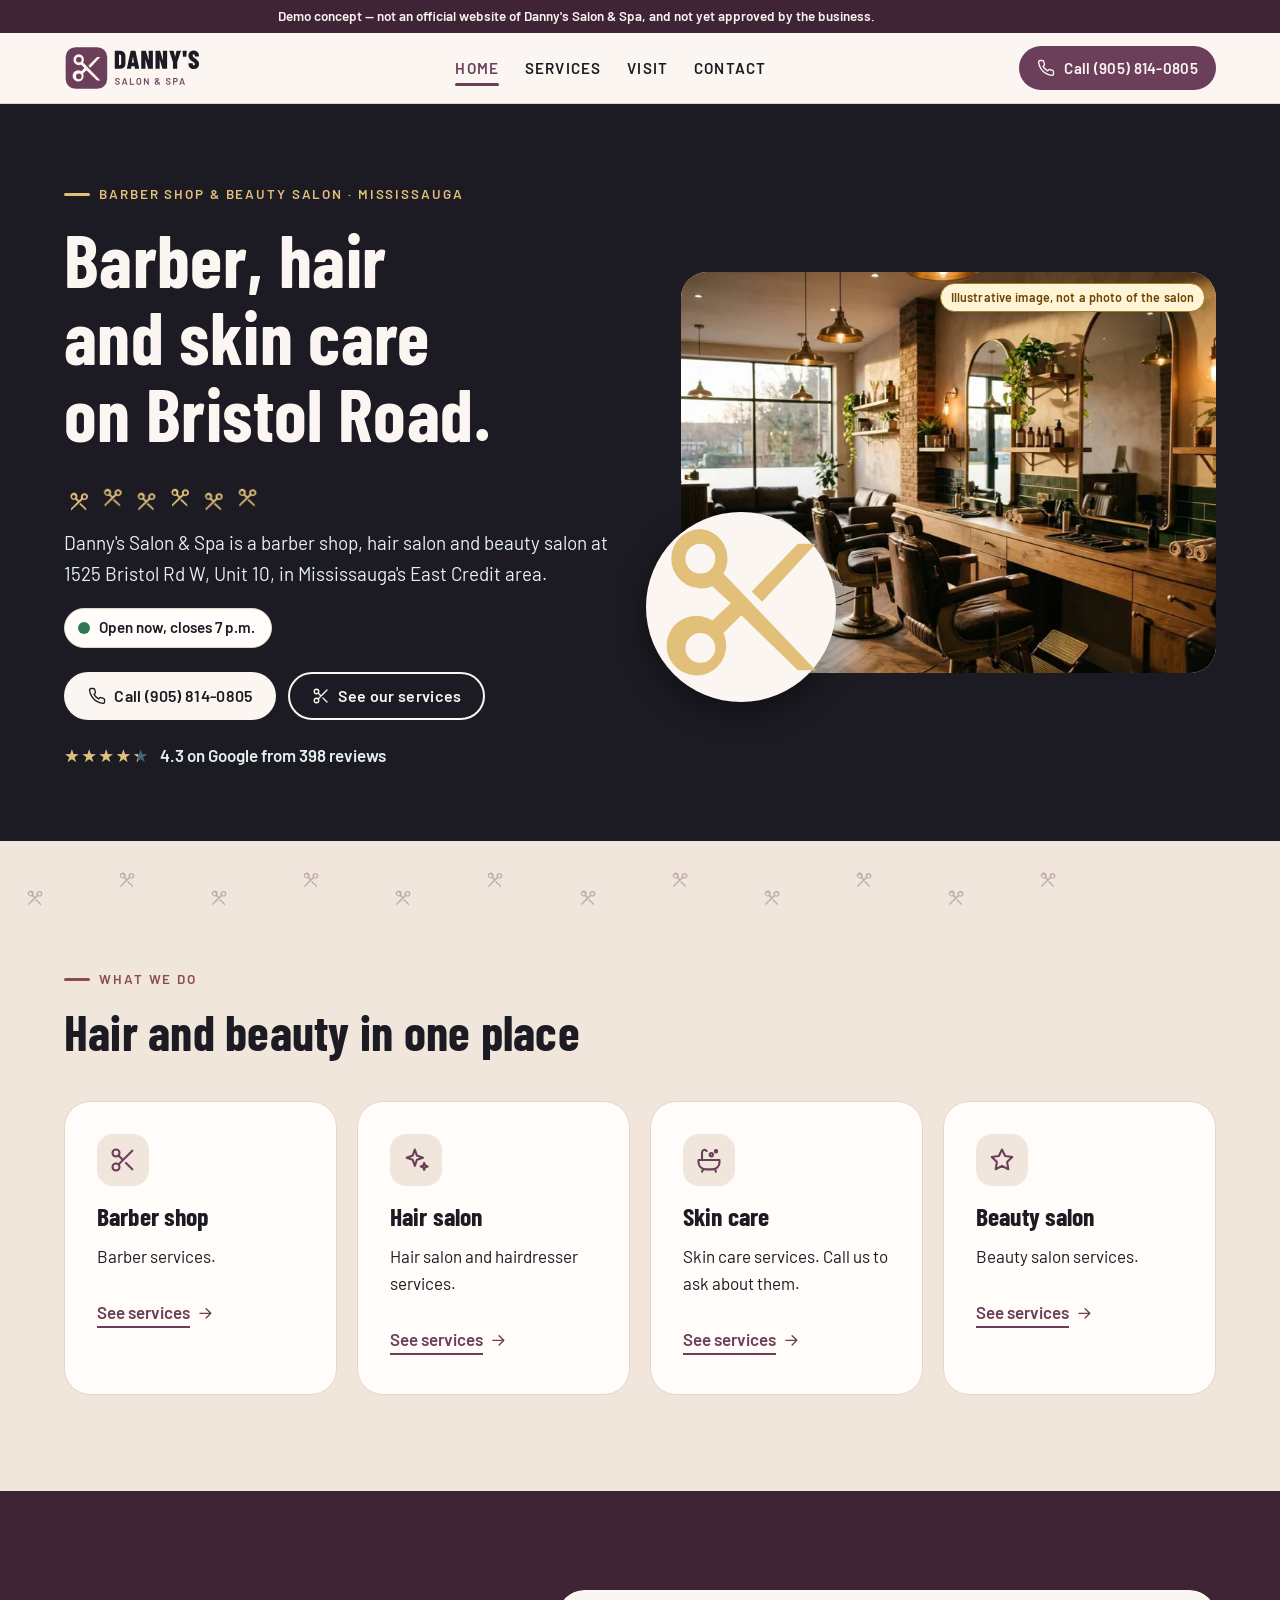
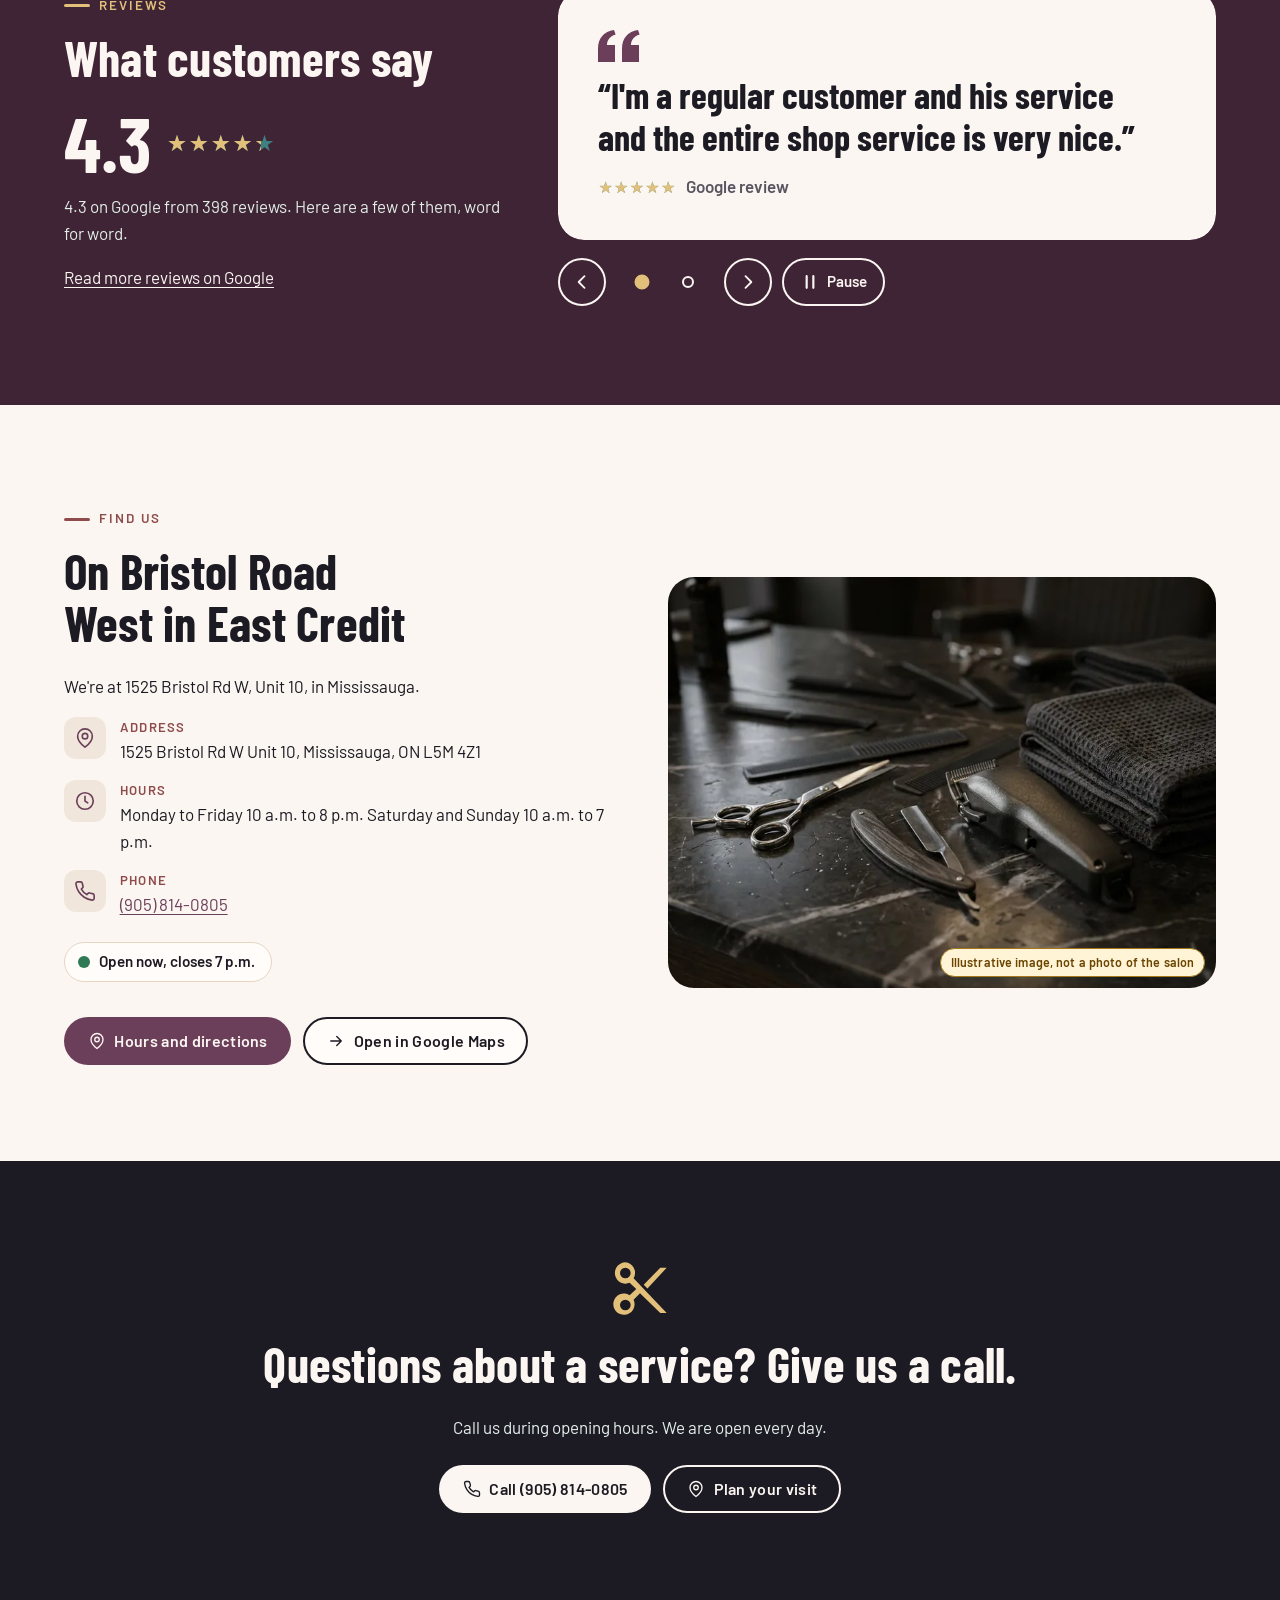
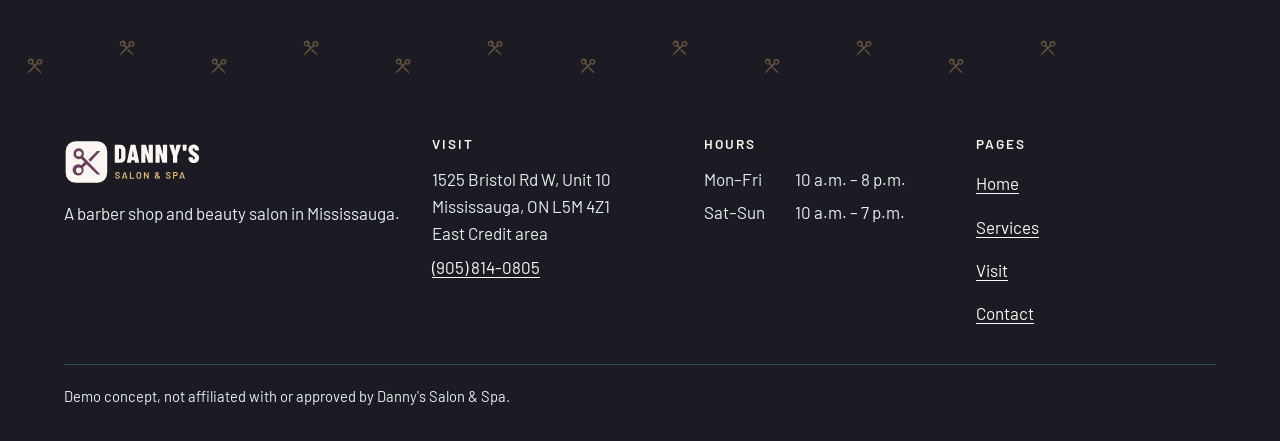
==== commit 207ca7fa: "Replace the published site with the updated dist build. Swap root HTML and images for the new salon " ====
--- a/index.html
+++ b/index.html
@@ -16,12 +16,12 @@
   <meta property="og:image:type" content="image/jpeg">
   <meta property="og:image:width" content="1200">
   <meta property="og:image:height" content="630">
-  <meta property="og:image:alt" content="Demo concept, not the official site. Illustration of a pair of barber scissors on a plum background (illustrative image, not a photo of the salon)">
+  <meta property="og:image:alt" content="Demo concept, not the official site. An empty barber shop and salon with leather barber chairs, arched mirrors and warm wood counters (illustrative image, not a photo of the salon)">
   <meta name="twitter:card" content="summary_large_image">
   <meta name="twitter:title" content="Danny&#39;s Salon &amp; Spa | Barber &amp; Beauty Salon in Mississauga (demo concept)">
   <meta name="twitter:description" content="Demo concept website for Danny&#39;s Salon &amp; Spa, a barber shop and beauty salon in Mississauga — not the official site. Barber, hair, beauty and skin care.">
   <meta name="twitter:image" content="https://mikelagumbay22.github.io/dannys-salon-spa-demo/img/og-image.jpg">
-  <meta name="twitter:image:alt" content="Demo concept, not the official site. Illustration of a pair of barber scissors on a plum background (illustrative image, not a photo of the salon)">
+  <meta name="twitter:image:alt" content="Demo concept, not the official site. An empty barber shop and salon with leather barber chairs, arched mirrors and warm wood counters (illustrative image, not a photo of the salon)">
   <meta name="robots" content="noindex, nofollow">
   <meta name="theme-color" content="#1C1A22">
   <link rel="preload" href="fonts/barlowcondensed-700-latin.woff2" as="font" type="font/woff2" crossorigin>
@@ -90,7 +90,7 @@
     </div>
     <div class="hero__art">
       <div class="media media--hero" data-parallax><span class="ph-badge image-badge">Illustrative image, not a photo of the salon</span>
-  <img src="img/hero-800.webp" srcset="img/hero-480.webp 480w, img/hero-800.webp 800w, img/hero-1200.webp 1200w" sizes="(min-width: 900px) 560px, 92vw" width="1200" height="900" alt="Illustration of a pair of barber scissors on a plum background" fetchpriority="high" decoding="async">
+  <img src="img/hero-800.webp" srcset="img/hero-480.webp 480w, img/hero-800.webp 800w, img/hero-1200.webp 1200w" sizes="(min-width: 900px) 560px, 92vw" width="1200" height="900" alt="An empty barber shop and salon with leather barber chairs, arched mirrors and warm wood counters" fetchpriority="high" decoding="async">
 </div>
       <div class="pup-badge"><div class="pup motif" aria-hidden="true"><svg class="motif__icon" viewBox="0 0 24 24" fill="currentColor" focusable="false"><path d="M6.5 2a4 4 0 1 0 1.6 7.7L10.6 12l-2.5 2.3A4 4 0 1 0 9.6 16L12 13.6l7.6 7.4H22L9.6 8A4 4 0 0 0 6.5 2zm0 2a2 2 0 1 1 0 4 2 2 0 0 1 0-4zm0 12a2 2 0 1 1 0 4 2 2 0 0 1 0-4zM13.4 10.4 19.6 4H22l-7.2 7.8z"/></svg><span class="pup__bubble" style="left:10%;top:20%;width:12%;--i:0"></span><span class="pup__bubble" style="left:78%;top:14%;width:9%;--i:1"></span><span class="pup__bubble" style="left:84%;top:60%;width:11%;--i:2"></span></div></div>
     </div>
@@ -202,7 +202,7 @@
       </div>
     </div>
     <div class="reveal reveal-r"><div class="media "><span class="ph-badge image-badge">Illustrative image, not a photo of the salon</span>
-  <img src="img/barber-800.webp" srcset="img/barber-480.webp 480w, img/barber-800.webp 800w, img/barber-1200.webp 1200w" sizes="(min-width: 900px) 540px, 92vw" width="1200" height="900" alt="Illustration of a barber comb on a plum background" loading="lazy" decoding="async">
+  <img src="img/barber-800.webp" srcset="img/barber-480.webp 480w, img/barber-800.webp 800w, img/barber-1200.webp 1200w" sizes="(min-width: 900px) 540px, 92vw" width="1200" height="900" alt="Barber scissors, combs, a clipper and a razor on a dark marble counter" loading="lazy" decoding="async">
 </div></div>
   </div>
 </section>
@@ -248,7 +248,7 @@
     <div class="footer-grid">
       <div class="footer-brand">
         <a class="brand" href="index.html"><img src="img/logo-reversed.svg" alt="Danny&#39;s Salon &amp; Spa, home" width="166" height="60" loading="lazy" decoding="async"></a>
-        <p>A barber shop and beauty salon in Mississauga.</p><p></p>
+        <p>A barber shop and beauty salon in Mississauga.</p>
       </div>
       <div>
         <h2>Visit</h2>
